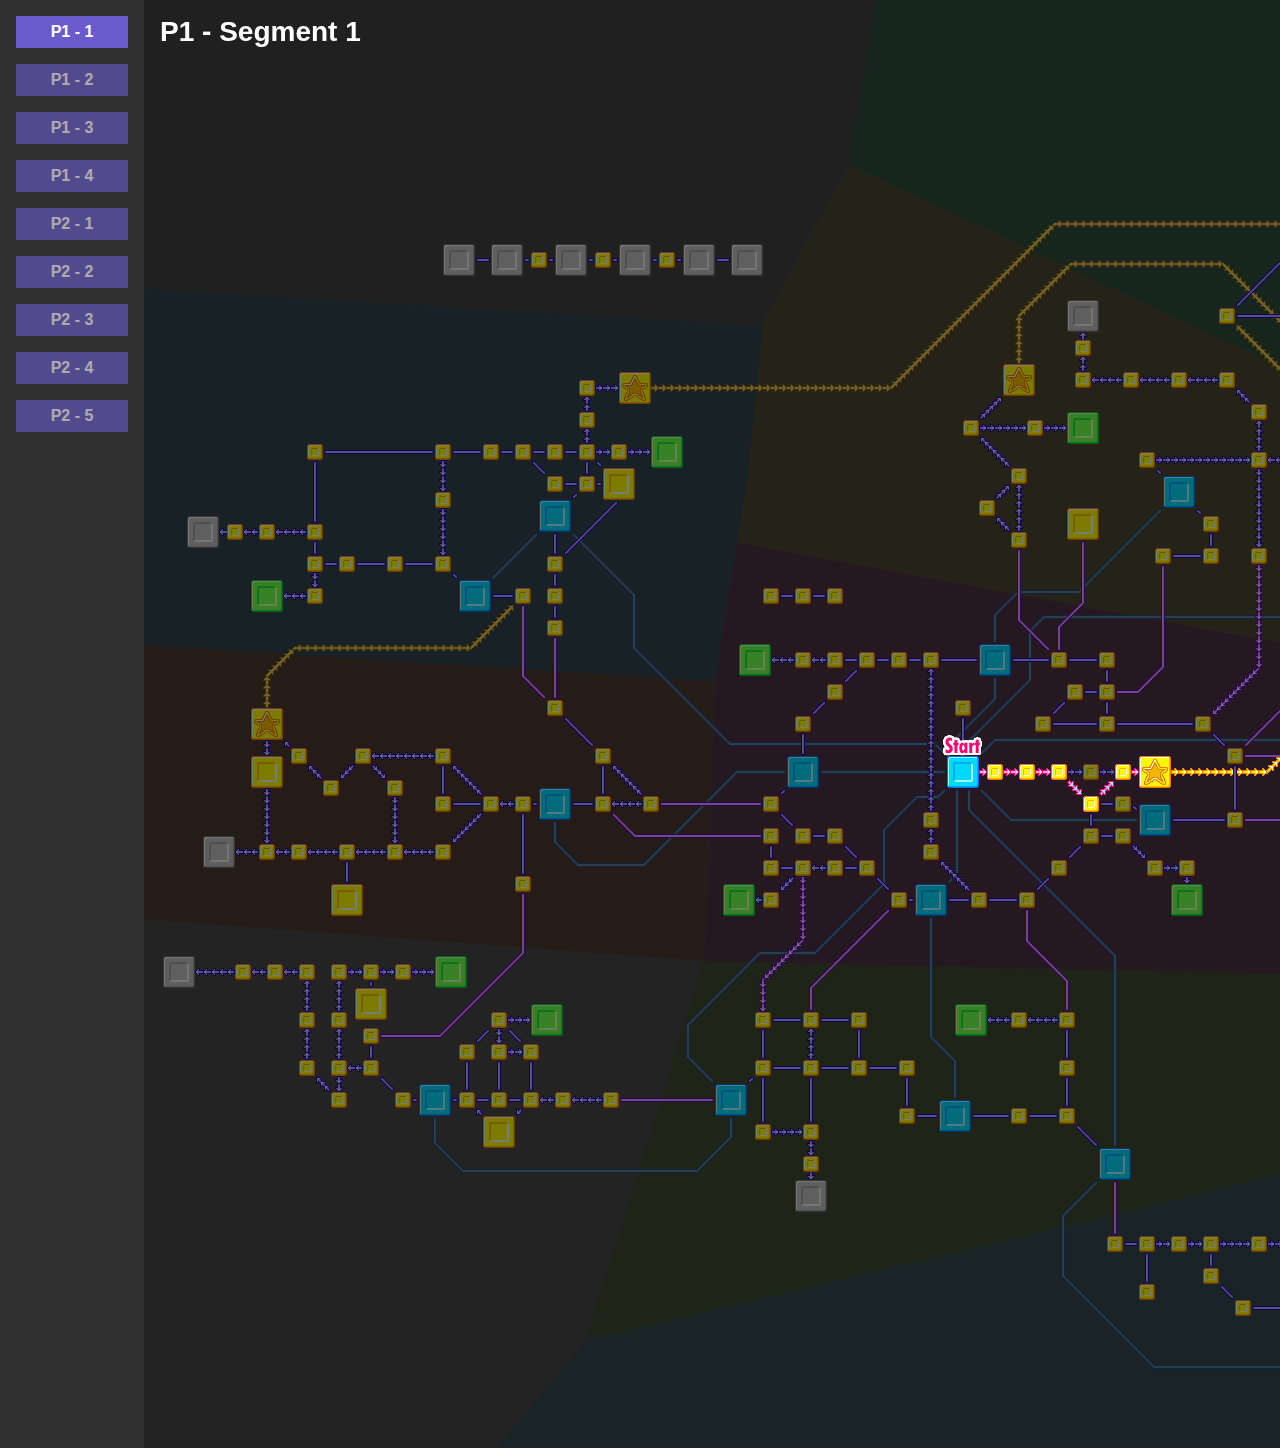
==== index.html @ 172fb79a "Initial Upload" ====
<!-- Original code created / Images generated by IsoFrieze -->
<html>
    <head>
        <title>Katam Item Map</title>
        <meta http-equiv="Content-Type" content="text/html; charset=windows-1252">
        <link href="css.css" rel="stylesheet">
        
    </head>
    <body>
        <div id="I1.1" style="background:url('p1-1.png');"></div>
        <div id="I1.2" style="background:url('p1-2.png');" hidden="true;"></div>
        <div id="I1.3" style="background:url('p1-3.png');" hidden="true;"></div>
        <div id="I1.4" style="background:url('p1-4.png');" hidden="true;"></div>
        <div id="I2.1" style="background:url('p2-1.png');" hidden="true;"></div>
        <div id="I2.2" style="background:url('p2-2.png');" hidden="true;"></div>
        <div id="I2.3" style="background:url('p2-3.png');" hidden="true;"></div>
        <div id="I2.4" style="background:url('p2-4.png');" hidden="true;"></div>
        <div id="I2.5" style="background:url('p2-5.png');" hidden="true;"></div>
        <div id="map">
<div class="i small" style="left:843px;  top:764px;" ><div class="o"><a href="http://www.dotsarecool.com/katam/withbg/level-101.png"><img src="http://www.dotsarecool.com/katam/Minimaps/Level_101.png"></a></div></div>
<div class="i small" style="left:123px;  top:964px;" ><div class="o"><a href="http://www.dotsarecool.com/katam/withbg/level-102.png"><img src="http://www.dotsarecool.com/katam/Minimaps/Level_102.png"></a></div></div>
<div class="i small" style="left:971px;  top:764px;" ><div class="o"><a href="http://www.dotsarecool.com/katam/withbg/level-103.png"><img src="http://www.dotsarecool.com/katam/Minimaps/Level_103.png"></a></div></div>
<div class="i small" style="left:939px;  top:764px;" ><div class="o"><a href="http://www.dotsarecool.com/katam/withbg/level-104.png"><img src="http://www.dotsarecool.com/katam/Minimaps/Level_104.png"></a></div></div>
<div class="i small" style="left:875px;  top:764px;" ><div class="o"><a href="http://www.dotsarecool.com/katam/withbg/level-106.png"><img src="http://www.dotsarecool.com/katam/Minimaps/Level_106.png"></a></div></div>
<div class="i small" style="left:907px;  top:764px;" ><div class="o"><a href="http://www.dotsarecool.com/katam/withbg/level-107.png"><img src="http://www.dotsarecool.com/katam/Minimaps/Level_107.png"></a></div></div>
<div class="i small" style="left:939px;  top:796px;" ><div class="o"><a href="http://www.dotsarecool.com/katam/withbg/level-108.png"><img src="http://www.dotsarecool.com/katam/Minimaps/Level_108.png"></a></div></div>
<div class="i small" style="left:939px;  top:828px;" ><div class="o"><a href="http://www.dotsarecool.com/katam/withbg/level-110.png"><img src="http://www.dotsarecool.com/katam/Minimaps/Level_110.png"></a></div></div>
<div class="i small" style="left:155px;  top:964px;" ><div class="o"><a href="http://www.dotsarecool.com/katam/withbg/level-113.png"><img src="http://www.dotsarecool.com/katam/Minimaps/Level_113.png"></a></div></div>
<div class="i small" style="left:91px;   top:964px;" ><div class="o"><a href="http://www.dotsarecool.com/katam/withbg/level-114.png"><img src="http://www.dotsarecool.com/katam/Minimaps/Level_114.png"></a></div></div>
<div class="i small" style="left:651px;  top:716px;" ><div class="o"><a href="http://www.dotsarecool.com/katam/withbg/level-115.png"><img src="http://www.dotsarecool.com/katam/Minimaps/Level_115.png"></a></div></div>
<div class="i small" style="left:619px;  top:796px;" ><div class="o"><a href="http://www.dotsarecool.com/katam/withbg/level-117.png"><img src="http://www.dotsarecool.com/katam/Minimaps/Level_117.png"></a></div></div>
<div class="i small" style="left:651px;  top:828px;" ><div class="o"><a href="http://www.dotsarecool.com/katam/withbg/level-118.png"><img src="http://www.dotsarecool.com/katam/Minimaps/Level_118.png"></a></div></div>
<div class="i small" style="left:683px;  top:828px;" ><div class="o"><a href="http://www.dotsarecool.com/katam/withbg/level-119.png"><img src="http://www.dotsarecool.com/katam/Minimaps/Level_119.png"></a></div></div>
<div class="i small" style="left:499px;  top:796px;" ><div class="o"><a href="http://www.dotsarecool.com/katam/withbg/level-120.png"><img src="http://www.dotsarecool.com/katam/Minimaps/Level_120.png"></a></div></div>
<div class="i small" style="left:451px;  top:748px;" ><div class="o"><a href="http://www.dotsarecool.com/katam/withbg/level-121.png"><img src="http://www.dotsarecool.com/katam/Minimaps/Level_121.png"></a></div></div>
<div class="i small" style="left:451px;  top:796px;" ><div class="o"><a href="http://www.dotsarecool.com/katam/withbg/level-122.png"><img src="http://www.dotsarecool.com/katam/Minimaps/Level_122.png"></a></div></div>
<div class="i small" style="left:779px;  top:812px;" ><div class="o"><a href="http://www.dotsarecool.com/katam/withbg/level-126.png"><img src="http://www.dotsarecool.com/katam/Minimaps/Level_126.png"></a></div></div>
<div class="i small" style="left:747px;  top:892px;" ><div class="o"><a href="http://www.dotsarecool.com/katam/withbg/level-127.png"><img src="http://www.dotsarecool.com/katam/Minimaps/Level_127.png"></a></div></div>
<div class="i big"   style="left:19px;   top:956px;" ><div class="o"><a href="http://www.dotsarecool.com/katam/withbg/level-129.png"><img src="http://www.dotsarecool.com/katam/Minimaps/Level_129.png"></a></div></div>
<div class="i small" style="left:963px;  top:1236px;"><div class="o"><a href="http://www.dotsarecool.com/katam/withbg/level-130.png"><img src="http://www.dotsarecool.com/katam/Minimaps/Level_130.png"></a></div></div>
<div class="i small" style="left:995px;  top:1236px;"><div class="o"><a href="http://www.dotsarecool.com/katam/withbg/level-131.png"><img src="http://www.dotsarecool.com/katam/Minimaps/Level_131.png"></a></div></div>
<div class="i small" style="left:1027px; top:1236px;"><div class="o"><a href="http://www.dotsarecool.com/katam/withbg/level-132.png"><img src="http://www.dotsarecool.com/katam/Minimaps/Level_132.png"></a></div></div>
<div class="i small" style="left:1059px; top:1236px;"><div class="o"><a href="http://www.dotsarecool.com/katam/withbg/level-133.png"><img src="http://www.dotsarecool.com/katam/Minimaps/Level_133.png"></a></div></div>
<div class="i small" style="left:1107px; top:1236px;"><div class="o"><a href="http://www.dotsarecool.com/katam/withbg/level-134.png"><img src="http://www.dotsarecool.com/katam/Minimaps/Level_134.png"></a></div></div>
<div class="i big" style="left:1147px;   top:1228px;"><div class="o"><a href="http://www.dotsarecool.com/katam/withbg/level-135.png"><img src="http://www.dotsarecool.com/katam/Minimaps/Level_135.png"></a></div></div>
<div class="i small" style="left:779px;  top:844px;" ><div class="o"><a href="http://www.dotsarecool.com/katam/withbg/level-136.png"><img src="http://www.dotsarecool.com/katam/Minimaps/Level_136.png"></a></div></div>
<div class="i small" style="left:827px;  top:892px;" ><div class="o"><a href="http://www.dotsarecool.com/katam/withbg/level-137.png"><img src="http://www.dotsarecool.com/katam/Minimaps/Level_137.png"></a></div></div>
<div class="i small" style="left:683px;  top:652px;" ><div class="o"><a href="http://www.dotsarecool.com/katam/withbg/level-138.png"><img src="http://www.dotsarecool.com/katam/Minimaps/Level_138.png"></a></div></div>
<div class="i small" style="left:683px;  top:684px;" ><div class="o"><a href="http://www.dotsarecool.com/katam/withbg/level-139.png"><img src="http://www.dotsarecool.com/katam/Minimaps/Level_139.png"></a></div></div>
<div class="i small" style="left:971px;  top:796px;" ><div class="o"><a href="http://www.dotsarecool.com/katam/withbg/level-140.png"><img src="http://www.dotsarecool.com/katam/Minimaps/Level_140.png"></a></div></div>
<div class="i small" style="left:1083px; top:748px;" ><div class="o"><a href="http://www.dotsarecool.com/katam/withbg/level-141.png"><img src="http://www.dotsarecool.com/katam/Minimaps/Level_141.png"></a></div></div>
<div class="i big"   style="left:995px;  top:756px;" ><div class="o"><a href="http://www.dotsarecool.com/katam/withbg/level-142.png"><img src="http://www.dotsarecool.com/katam/Minimaps/Level_142.png"></a></div></div>
<div class="i small" style="left:1083px; top:812px;" ><div class="o"><a href="http://www.dotsarecool.com/katam/withbg/level-143.png"><img src="http://www.dotsarecool.com/katam/Minimaps/Level_143.png"></a></div></div>
<div class="i small" style="left:1203px; top:764px;" ><div class="o"><a href="http://www.dotsarecool.com/katam/withbg/level-144.png"><img src="http://www.dotsarecool.com/katam/Minimaps/Level_144.png"></a></div></div>
<div class="i small" style="left:1203px; top:812px;" ><div class="o"><a href="http://www.dotsarecool.com/katam/withbg/level-145.png"><img src="http://www.dotsarecool.com/katam/Minimaps/Level_145.png"></a></div></div>
<div class="i small" style="left:1251px; top:812px;" ><div class="o"><a href="http://www.dotsarecool.com/katam/withbg/level-146.png"><img src="http://www.dotsarecool.com/katam/Minimaps/Level_146.png"></a></div></div>
<div class="i small" style="left:1299px; top:764px;" ><div class="o"><a href="http://www.dotsarecool.com/katam/withbg/level-147.png"><img src="http://www.dotsarecool.com/katam/Minimaps/Level_147.png"></a></div></div>
<div class="i big"   style="left:1291px; top:804px;" ><div class="o"><a href="http://www.dotsarecool.com/katam/withbg/level-148.png"><img src="http://www.dotsarecool.com/katam/Minimaps/Level_148.png"></a></div></div>
<div class="i small" style="left:1347px; top:812px;" ><div class="o"><a href="http://www.dotsarecool.com/katam/withbg/level-149.png"><img src="http://www.dotsarecool.com/katam/Minimaps/Level_149.png"></a></div></div>
<div class="i small" style="left:371px;  top:796px;" ><div class="o"><a href="http://www.dotsarecool.com/katam/withbg/level-170.png"><img src="http://www.dotsarecool.com/katam/Minimaps/Level_170.png"></a></div></div>
<div class="i small" style="left:619px;  top:828px;" ><div class="o"><a href="http://www.dotsarecool.com/katam/withbg/level-171.png"><img src="http://www.dotsarecool.com/katam/Minimaps/Level_171.png"></a></div></div>
<div class="i small" style="left:619px;  top:860px;" ><div class="o"><a href="http://www.dotsarecool.com/katam/withbg/level-172.png"><img src="http://www.dotsarecool.com/katam/Minimaps/Level_172.png"></a></div></div>
<div class="i small" style="left:651px;  top:860px;" ><div class="o"><a href="http://www.dotsarecool.com/katam/withbg/level-173.png"><img src="http://www.dotsarecool.com/katam/Minimaps/Level_173.png"></a></div></div>
<div class="i small" style="left:683px;  top:860px;" ><div class="o"><a href="http://www.dotsarecool.com/katam/withbg/level-174.png"><img src="http://www.dotsarecool.com/katam/Minimaps/Level_174.png"></a></div></div>
<div class="i small" style="left:619px;  top:892px;" ><div class="o"><a href="http://www.dotsarecool.com/katam/withbg/level-175.png"><img src="http://www.dotsarecool.com/katam/Minimaps/Level_175.png"></a></div></div>
<div class="i big"   style="left:579px;  top:884px;" ><div class="o"><a href="http://www.dotsarecool.com/katam/withbg/level-176.png"><img src="http://www.dotsarecool.com/katam/Minimaps/Level_176.png"></a></div></div>
<div class="i big"   style="left:595px;  top:644px;" ><div class="o"><a href="http://www.dotsarecool.com/katam/withbg/level-177.png"><img src="http://www.dotsarecool.com/katam/Minimaps/Level_177.png"></a></div></div>
<div class="i small" style="left:651px;  top:652px;" ><div class="o"><a href="http://www.dotsarecool.com/katam/withbg/level-178.png"><img src="http://www.dotsarecool.com/katam/Minimaps/Level_178.png"></a></div></div>
<div class="i small" style="left:1443px; top:908px;" ><div class="o"><a href="http://www.dotsarecool.com/katam/withbg/level-180.png"><img src="http://www.dotsarecool.com/katam/Minimaps/Level_180.png"></a></div></div>
<div class="i small" style="left:371px;  top:876px; "><div class="o"><a href="http://www.dotsarecool.com/katam/withbg/level-181.png"><img src="http://www.dotsarecool.com/katam/Minimaps/Level_181.png"></a></div></div>
<div class="i big"   style="left:995px;  top:804px; "><div class="o"><a href="http://www.dotsarecool.com/katam/withbg/level-190.png"><img src="http://www.dotsarecool.com/katam/Minimaps/Level_190.png"></a></div></div>
<div class="i big"   style="left:955px;  top:1148px;"><div class="o"><a href="http://www.dotsarecool.com/katam/withbg/level-191.png"><img src="http://www.dotsarecool.com/katam/Minimaps/Level_191.png"></a></div></div>
<div class="i big"   style="left:643px;  top:756px;" ><div class="o"><a href="http://www.dotsarecool.com/katam/withbg/level-192.png"><img src="http://www.dotsarecool.com/katam/Minimaps/Level_192.png"></a></div></div>
<div class="i big"   style="left:395px;  top:788px;" ><div class="o"><a href="http://www.dotsarecool.com/katam/withbg/level-193.png"><img src="http://www.dotsarecool.com/katam/Minimaps/Level_193.png"></a></div></div>
<div class="i big"   style="left:771px;  top:884px;" ><div class="o"><a href="http://www.dotsarecool.com/katam/withbg/level-194.png"><img src="http://www.dotsarecool.com/katam/Minimaps/Level_194.png"></a></div></div>
<div class="i big"   style="left:1387px; top:804px;" ><div class="o"><a href="http://www.dotsarecool.com/katam/withbg/level-195.png"><img src="http://www.dotsarecool.com/katam/Minimaps/Level_195.png"></a></div></div>
<div class="i small" style="left:83px;   top:524px;" ><div class="o"><a href="http://www.dotsarecool.com/katam/withbg/level-200.png"><img src="http://www.dotsarecool.com/katam/Minimaps/Level_200.png"></a></div></div>
<div class="i small" style="left:403px;  top:588px;" ><div class="o"><a href="http://www.dotsarecool.com/katam/withbg/level-202.png"><img src="http://www.dotsarecool.com/katam/Minimaps/Level_202.png"></a></div></div>
<div class="i small" style="left:403px;  top:444px;" ><div class="o"><a href="http://www.dotsarecool.com/katam/withbg/level-203.png"><img src="http://www.dotsarecool.com/katam/Minimaps/Level_203.png"></a></div></div>
<div class="i small" style="left:371px;  top:444px;" ><div class="o"><a href="http://www.dotsarecool.com/katam/withbg/level-204.png"><img src="http://www.dotsarecool.com/katam/Minimaps/Level_204.png"></a></div></div>
<div class="i small" style="left:435px;  top:444px;" ><div class="o"><a href="http://www.dotsarecool.com/katam/withbg/level-205.png"><img src="http://www.dotsarecool.com/katam/Minimaps/Level_205.png"></a></div></div>
<div class="i small" style="left:467px;  top:444px;" ><div class="o"><a href="http://www.dotsarecool.com/katam/withbg/level-206.png"><img src="http://www.dotsarecool.com/katam/Minimaps/Level_206.png"></a></div></div>
<div class="i small" style="left:403px;  top:556px;" ><div class="o"><a href="http://www.dotsarecool.com/katam/withbg/level-208.png"><img src="http://www.dotsarecool.com/katam/Minimaps/Level_208.png"></a></div></div>
<div class="i big"   style="left:459px;  top:468px;" ><div class="o"><a href="http://www.dotsarecool.com/katam/withbg/level-209.png"><img src="http://www.dotsarecool.com/katam/Minimaps/Level_209.png"></a></div></div>
<div class="i small" style="left:435px;  top:476px;" ><div class="o"><a href="http://www.dotsarecool.com/katam/withbg/level-210.png"><img src="http://www.dotsarecool.com/katam/Minimaps/Level_210.png"></a></div></div>
<div class="i small" style="left:403px;  top:620px;" ><div class="o"><a href="http://www.dotsarecool.com/katam/withbg/level-211.png"><img src="http://www.dotsarecool.com/katam/Minimaps/Level_211.png"></a></div></div>
<div class="i small" style="left:243px;  top:556px;" ><div class="o"><a href="http://www.dotsarecool.com/katam/withbg/level-212.png"><img src="http://www.dotsarecool.com/katam/Minimaps/Level_212.png"></a></div></div>
<div class="i big"   style="left:507px;  top:436px;" ><div class="o"><a href="http://www.dotsarecool.com/katam/withbg/level-214.png"><img src="http://www.dotsarecool.com/katam/Minimaps/Level_214.png"></a></div></div>
<div class="i small" style="left:291px;  top:556px;" ><div class="o"><a href="http://www.dotsarecool.com/katam/withbg/level-215.png"><img src="http://www.dotsarecool.com/katam/Minimaps/Level_215.png"></a></div></div>
<div class="i small" style="left:195px;  top:556px;" ><div class="o"><a href="http://www.dotsarecool.com/katam/withbg/level-216.png"><img src="http://www.dotsarecool.com/katam/Minimaps/Level_216.png"></a></div></div>
<div class="i small" style="left:163px;  top:556px;" ><div class="o"><a href="http://www.dotsarecool.com/katam/withbg/level-217.png"><img src="http://www.dotsarecool.com/katam/Minimaps/Level_217.png"></a></div></div>
<div class="i small" style="left:115px;  top:524px;" ><div class="o"><a href="http://www.dotsarecool.com/katam/withbg/level-218.png"><img src="http://www.dotsarecool.com/katam/Minimaps/Level_218.png"></a></div></div>
<div class="i big"   style="left:43px;   top:516px;" ><div class="o"><a href="http://www.dotsarecool.com/katam/withbg/level-219.png"><img src="http://www.dotsarecool.com/katam/Minimaps/Level_219.png"></a></div></div>
<div class="i small" style="left:339px;  top:444px;" ><div class="o"><a href="http://www.dotsarecool.com/katam/withbg/level-220.png"><img src="http://www.dotsarecool.com/katam/Minimaps/Level_220.png"></a></div></div>
<div class="i small" style="left:163px;  top:524px;" ><div class="o"><a href="http://www.dotsarecool.com/katam/withbg/level-221.png"><img src="http://www.dotsarecool.com/katam/Minimaps/Level_221.png"></a></div></div>
<div class="i small" style="left:371px;  top:588px;" ><div class="o"><a href="http://www.dotsarecool.com/katam/withbg/level-222.png"><img src="http://www.dotsarecool.com/katam/Minimaps/Level_222.png"></a></div></div>
<div class="i small" style="left:163px;  top:588px;" ><div class="o"><a href="http://www.dotsarecool.com/katam/withbg/level-223.png"><img src="http://www.dotsarecool.com/katam/Minimaps/Level_223.png"></a></div></div>
<div class="i big"   style="left:107px;  top:580px;" ><div class="o"><a href="http://www.dotsarecool.com/katam/withbg/level-224.png"><img src="http://www.dotsarecool.com/katam/Minimaps/Level_224.png"></a></div></div>
<div class="i small" style="left:163px;  top:444px;" ><div class="o"><a href="http://www.dotsarecool.com/katam/withbg/level-225.png"><img src="http://www.dotsarecool.com/katam/Minimaps/Level_225.png"></a></div></div>
<div class="i small" style="left:403px;  top:700px;" ><div class="o"><a href="http://www.dotsarecool.com/katam/withbg/level-226.png"><img src="http://www.dotsarecool.com/katam/Minimaps/Level_226.png"></a></div></div>
<div class="i small" style="left:403px;  top:476px;" ><div class="o"><a href="http://www.dotsarecool.com/katam/withbg/level-227.png"><img src="http://www.dotsarecool.com/katam/Minimaps/Level_227.png"></a></div></div>
<div class="i small" style="left:435px;  top:412px;" ><div class="o"><a href="http://www.dotsarecool.com/katam/withbg/level-228.png"><img src="http://www.dotsarecool.com/katam/Minimaps/Level_228.png"></a></div></div>
<div class="i small" style="left:435px;  top:380px;" ><div class="o"><a href="http://www.dotsarecool.com/katam/withbg/level-229.png"><img src="http://www.dotsarecool.com/katam/Minimaps/Level_229.png"></a></div></div>
<div class="i big"   style="left:475px;  top:372px;" ><div class="o"><a href="http://www.dotsarecool.com/katam/withbg/level-230.png"><img src="http://www.dotsarecool.com/katam/Minimaps/Level_230.png"></a></div></div>
<div class="i small" style="left:291px;  top:492px;" ><div class="o"><a href="http://www.dotsarecool.com/katam/withbg/level-231.png"><img src="http://www.dotsarecool.com/katam/Minimaps/Level_231.png"></a></div></div>
<div class="i small" style="left:291px;  top:444px;" ><div class="o"><a href="http://www.dotsarecool.com/katam/withbg/level-232.png"><img src="http://www.dotsarecool.com/katam/Minimaps/Level_232.png"></a></div></div>
<div class="i big"   style="left:395px;  top:500px;" ><div class="o"><a href="http://www.dotsarecool.com/katam/withbg/level-290.png"><img src="http://www.dotsarecool.com/katam/Minimaps/Level_290.png"></a></div></div>
<div class="i big"   style="left:315px;  top:580px;" ><div class="o"><a href="http://www.dotsarecool.com/katam/withbg/level-291.png"><img src="http://www.dotsarecool.com/katam/Minimaps/Level_291.png"></a></div></div>
<div class="i small" style="left:931px;  top:340px;" ><div class="o"><a href="http://www.dotsarecool.com/katam/withbg/level-300.png"><img src="http://www.dotsarecool.com/katam/Minimaps/Level_300.png"></a></div></div>
<div class="i small" style="left:995px;  top:452px;" ><div class="o"><a href="http://www.dotsarecool.com/katam/withbg/level-304.png"><img src="http://www.dotsarecool.com/katam/Minimaps/Level_304.png"></a></div></div>
<div class="i small" style="left:1107px; top:404px;" ><div class="o"><a href="http://www.dotsarecool.com/katam/withbg/level-308.png"><img src="http://www.dotsarecool.com/katam/Minimaps/Level_308.png"></a></div></div>
<div class="i big"   style="left:923px;  top:508px;" ><div class="o"><a href="http://www.dotsarecool.com/katam/withbg/level-310.png"><img src="http://www.dotsarecool.com/katam/Minimaps/Level_310.png"></a></div></div>
<div class="i small" style="left:819px;  top:420px;" ><div class="o"><a href="http://www.dotsarecool.com/katam/withbg/level-312.png"><img src="http://www.dotsarecool.com/katam/Minimaps/Level_312.png"></a></div></div>
<div class="i small" style="left:883px;  top:420px;" ><div class="o"><a href="http://www.dotsarecool.com/katam/withbg/level-313.png"><img src="http://www.dotsarecool.com/katam/Minimaps/Level_313.png"></a></div></div>
<div class="i small" style="left:979px;  top:372px;" ><div class="o"><a href="http://www.dotsarecool.com/katam/withbg/level-315.png"><img src="http://www.dotsarecool.com/katam/Minimaps/Level_315.png"></a></div></div>
<div class="i small" style="left:1075px; top:372px;" ><div class="o"><a href="http://www.dotsarecool.com/katam/withbg/level-316.png"><img src="http://www.dotsarecool.com/katam/Minimaps/Level_316.png"></a></div></div>
<div class="i small" style="left:867px;  top:468px;" ><div class="o"><a href="http://www.dotsarecool.com/katam/withbg/level-317.png"><img src="http://www.dotsarecool.com/katam/Minimaps/Level_317.png"></a></div></div>
<div class="i big"   style="left:859px;  top:364px;" ><div class="o"><a href="http://www.dotsarecool.com/katam/withbg/level-318.png"><img src="http://www.dotsarecool.com/katam/Minimaps/Level_318.png"></a></div></div>
<div class="i small" style="left:1107px; top:452px;" ><div class="o"><a href="http://www.dotsarecool.com/katam/withbg/level-321.png"><img src="http://www.dotsarecool.com/katam/Minimaps/Level_321.png"></a></div></div>
<div class="i small" style="left:1027px; top:372px;" ><div class="o"><a href="http://www.dotsarecool.com/katam/withbg/level-322.png"><img src="http://www.dotsarecool.com/katam/Minimaps/Level_322.png"></a></div></div>
<div class="i small" style="left:931px;  top:372px;" ><div class="o"><a href="http://www.dotsarecool.com/katam/withbg/level-323.png"><img src="http://www.dotsarecool.com/katam/Minimaps/Level_323.png"></a></div></div>
<div class="i big"   style="left:923px;  top:300px;" ><div class="o"><a href="http://www.dotsarecool.com/katam/withbg/level-324.png"><img src="http://www.dotsarecool.com/katam/Minimaps/Level_324.png"></a></div></div>
<div class="i small" style="left:835px;  top:500px;" ><div class="o"><a href="http://www.dotsarecool.com/katam/withbg/level-325.png"><img src="http://www.dotsarecool.com/katam/Minimaps/Level_325.png"></a></div></div>
<div class="i big"   style="left:923px;  top:412px;" ><div class="o"><a href="http://www.dotsarecool.com/katam/withbg/level-326.png"><img src="http://www.dotsarecool.com/katam/Minimaps/Level_326.png"></a></div></div>
<div class="i big"   style="left:1019px; top:476px;" ><div class="o"><a href="http://www.dotsarecool.com/katam/withbg/level-390.png"><img src="http://www.dotsarecool.com/katam/Minimaps/Level_390.png"></a></div></div>
<div class="i small" style="left:1523px; top:52px;"  ><div class="o"><a href="http://www.dotsarecool.com/katam/withbg/level-400.png"><img src="http://www.dotsarecool.com/katam/Minimaps/Level_400.png"></a></div></div>
<div class="i small" style="left:1267px; top:244px;" ><div class="o"><a href="http://www.dotsarecool.com/katam/withbg/level-401.png"><img src="http://www.dotsarecool.com/katam/Minimaps/Level_401.png"></a></div></div>
<div class="i small" style="left:1315px; top:148px;" ><div class="o"><a href="http://www.dotsarecool.com/katam/withbg/level-402.png"><img src="http://www.dotsarecool.com/katam/Minimaps/Level_402.png"></a></div></div>
<div class="i big"   style="left:1163px; top:172px;" ><div class="o"><a href="http://www.dotsarecool.com/katam/withbg/level-403.png"><img src="http://www.dotsarecool.com/katam/Minimaps/Level_403.png"></a></div></div>
<div class="i small" style="left:1171px; top:244px;" ><div class="o"><a href="http://www.dotsarecool.com/katam/withbg/level-404.png"><img src="http://www.dotsarecool.com/katam/Minimaps/Level_404.png"></a></div></div>
<div class="i small" style="left:1235px; top:180px;" ><div class="o"><a href="http://www.dotsarecool.com/katam/withbg/level-405.png"><img src="http://www.dotsarecool.com/katam/Minimaps/Level_405.png"></a></div></div>
<div class="i big"   style="left:1243px; top:268px;" ><div class="o"><a href="http://www.dotsarecool.com/katam/withbg/level-406.png"><img src="http://www.dotsarecool.com/katam/Minimaps/Level_406.png"></a></div></div>
<div class="i small" style="left:1219px; top:244px;" ><div class="o"><a href="http://www.dotsarecool.com/katam/withbg/level-407.png"><img src="http://www.dotsarecool.com/katam/Minimaps/Level_407.png"></a></div></div>
<div class="i small" style="left:1331px; top:308px;" ><div class="o"><a href="http://www.dotsarecool.com/katam/withbg/level-408.png"><img src="http://www.dotsarecool.com/katam/Minimaps/Level_408.png"></a></div></div>
<div class="i small" style="left:1075px; top:308px;" ><div class="o"><a href="http://www.dotsarecool.com/katam/withbg/level-409.png"><img src="http://www.dotsarecool.com/katam/Minimaps/Level_409.png"></a></div></div>
<div class="i small" style="left:1283px; top:180px;" ><div class="o"><a href="http://www.dotsarecool.com/katam/withbg/level-411.png"><img src="http://www.dotsarecool.com/katam/Minimaps/Level_411.png"></a></div></div>
<div class="i big"   style="left:1371px; top:140px;" ><div class="o"><a href="http://www.dotsarecool.com/katam/withbg/level-412.png"><img src="http://www.dotsarecool.com/katam/Minimaps/Level_412.png"></a></div></div>
<div class="i big"   style="left:1195px; top:108px;" ><div class="o"><a href="http://www.dotsarecool.com/katam/withbg/level-413.png"><img src="http://www.dotsarecool.com/katam/Minimaps/Level_413.png"></a></div></div>
<div class="i small" style="left:1251px; top:116px;" ><div class="o"><a href="http://www.dotsarecool.com/katam/withbg/level-414.png"><img src="http://www.dotsarecool.com/katam/Minimaps/Level_414.png"></a></div></div>
<div class="i small" style="left:1379px; top:84px;"  ><div class="o"><a href="http://www.dotsarecool.com/katam/withbg/level-415.png"><img src="http://www.dotsarecool.com/katam/Minimaps/Level_415.png"></a></div></div>
<div class="i small" style="left:1523px; top:84px;"  ><div class="o"><a href="http://www.dotsarecool.com/katam/withbg/level-416.png"><img src="http://www.dotsarecool.com/katam/Minimaps/Level_416.png"></a></div></div>
<div class="i big"   style="left:1515px; top:12px;"  ><div class="o"><a href="http://www.dotsarecool.com/katam/withbg/level-417.png"><img src="http://www.dotsarecool.com/katam/Minimaps/Level_417.png"></a></div></div>
<div class="i small" style="left:1283px; top:148px;" ><div class="o"><a href="http://www.dotsarecool.com/katam/withbg/level-418.png"><img src="http://www.dotsarecool.com/katam/Minimaps/Level_418.png"></a></div></div>
<div class="i small" style="left:1347px; top:148px;" ><div class="o"><a href="http://www.dotsarecool.com/katam/withbg/level-419.png"><img src="http://www.dotsarecool.com/katam/Minimaps/Level_419.png"></a></div></div>
<div class="i big"   style="left:1387px; top:188px;" ><div class="o"><a href="http://www.dotsarecool.com/katam/withbg/level-420.png"><img src="http://www.dotsarecool.com/katam/Minimaps/Level_420.png"></a></div></div>
<div class="i small" style="left:1491px; top:84px;"  ><div class="o"><a href="http://www.dotsarecool.com/katam/withbg/level-421.png"><img src="http://www.dotsarecool.com/katam/Minimaps/Level_421.png"></a></div></div>
<div class="i small" style="left:1411px; top:84px;"  ><div class="o"><a href="http://www.dotsarecool.com/katam/withbg/level-422.png"><img src="http://www.dotsarecool.com/katam/Minimaps/Level_422.png"></a></div></div>
<div class="i small" style="left:1459px; top:84px;"  ><div class="o"><a href="http://www.dotsarecool.com/katam/withbg/level-423.png"><img src="http://www.dotsarecool.com/katam/Minimaps/Level_423.png"></a></div></div>
<div class="i small" style="left:1411px; top:116px;" ><div class="o"><a href="http://www.dotsarecool.com/katam/withbg/level-424.png"><img src="http://www.dotsarecool.com/katam/Minimaps/Level_424.png"></a></div></div>
<div class="i small" style="left:1139px; top:276px;" ><div class="o"><a href="http://www.dotsarecool.com/katam/withbg/level-425.png"><img src="http://www.dotsarecool.com/katam/Minimaps/Level_425.png"></a></div></div>
<div class="i big"   style="left:1339px; top:188px;" ><div class="o"><a href="http://www.dotsarecool.com/katam/withbg/level-426.png"><img src="http://www.dotsarecool.com/katam/Minimaps/Level_426.png"></a></div></div>
<div class="i small" style="left:1139px; top:244px;" ><div class="o"><a href="http://www.dotsarecool.com/katam/withbg/level-427.png"><img src="http://www.dotsarecool.com/katam/Minimaps/Level_427.png"></a></div></div>
<div class="i big"   style="left:1243px; top:204px;" ><div class="o"><a href="http://www.dotsarecool.com/katam/withbg/level-490.png"><img src="http://www.dotsarecool.com/katam/Minimaps/Level_490.png"></a></div></div>
<div class="i small" style="left:659px;  top:1156px;"><div class="o"><a href="http://www.dotsarecool.com/katam/withbg/level-500.png"><img src="http://www.dotsarecool.com/katam/Minimaps/Level_500.png"></a></div></div>
<div class="i small" style="left:707px;  top:1060px;"><div class="o"><a href="http://www.dotsarecool.com/katam/withbg/level-501.png"><img src="http://www.dotsarecool.com/katam/Minimaps/Level_501.png"></a></div></div>
<div class="i small" style="left:219px;  top:964px;" ><div class="o"><a href="http://www.dotsarecool.com/katam/withbg/level-502.png"><img src="http://www.dotsarecool.com/katam/Minimaps/Level_502.png"></a></div></div>
<div class="i small" style="left:907px;  top:860px;" ><div class="o"><a href="http://www.dotsarecool.com/katam/withbg/level-503.png"><img src="http://www.dotsarecool.com/katam/Minimaps/Level_503.png"></a></div></div>
<div class="i small" style="left:715px;  top:860px;" ><div class="o"><a href="http://www.dotsarecool.com/katam/withbg/level-504.png"><img src="http://www.dotsarecool.com/katam/Minimaps/Level_504.png"></a></div></div>
<div class="i small" style="left:875px;  top:892px;" ><div class="o"><a href="http://www.dotsarecool.com/katam/withbg/level-507.png"><img src="http://www.dotsarecool.com/katam/Minimaps/Level_507.png"></a></div></div>
<div class="i small" style="left:611px;  top:1012px;"><div class="o"><a href="http://www.dotsarecool.com/katam/withbg/level-508.png"><img src="http://www.dotsarecool.com/katam/Minimaps/Level_508.png"></a></div></div>
<div class="i small" style="left:659px;  top:1012px;"><div class="o"><a href="http://www.dotsarecool.com/katam/withbg/level-509.png"><img src="http://www.dotsarecool.com/katam/Minimaps/Level_509.png"></a></div></div>
<div class="i small" style="left:707px;  top:1012px;"><div class="o"><a href="http://www.dotsarecool.com/katam/withbg/level-510.png"><img src="http://www.dotsarecool.com/katam/Minimaps/Level_510.png"></a></div></div>
<div class="i small" style="left:867px;  top:1012px;"><div class="o"><a href="http://www.dotsarecool.com/katam/withbg/level-511.png"><img src="http://www.dotsarecool.com/katam/Minimaps/Level_511.png"></a></div></div>
<div class="i small" style="left:915px;  top:1012px;"><div class="o"><a href="http://www.dotsarecool.com/katam/withbg/level-512.png"><img src="http://www.dotsarecool.com/katam/Minimaps/Level_512.png"></a></div></div>
<div class="i small" style="left:659px;  top:1060px;"><div class="o"><a href="http://www.dotsarecool.com/katam/withbg/level-513.png"><img src="http://www.dotsarecool.com/katam/Minimaps/Level_513.png"></a></div></div>
<div class="i small" style="left:755px;  top:1060px;"><div class="o"><a href="http://www.dotsarecool.com/katam/withbg/level-514.png"><img src="http://www.dotsarecool.com/katam/Minimaps/Level_514.png"></a></div></div>
<div class="i small" style="left:659px;  top:1124px;"><div class="o"><a href="http://www.dotsarecool.com/katam/withbg/level-515.png"><img src="http://www.dotsarecool.com/katam/Minimaps/Level_515.png"></a></div></div>
<div class="i big"   style="left:651px;  top:1180px;"><div class="o"><a href="http://www.dotsarecool.com/katam/withbg/level-516.png"><img src="http://www.dotsarecool.com/katam/Minimaps/Level_516.png"></a></div></div>
<div class="i small" style="left:755px;  top:1108px;"><div class="o"><a href="http://www.dotsarecool.com/katam/withbg/level-517.png"><img src="http://www.dotsarecool.com/katam/Minimaps/Level_517.png"></a></div></div>
<div class="i small" style="left:915px;  top:1108px;"><div class="o"><a href="http://www.dotsarecool.com/katam/withbg/level-523.png"><img src="http://www.dotsarecool.com/katam/Minimaps/Level_523.png"></a></div></div>
<div class="i small" style="left:187px;  top:964px;" ><div class="o"><a href="http://www.dotsarecool.com/katam/withbg/level-524.png"><img src="http://www.dotsarecool.com/katam/Minimaps/Level_524.png"></a></div></div>
<div class="i small" style="left:251px;  top:964px;" ><div class="o"><a href="http://www.dotsarecool.com/katam/withbg/level-525.png"><img src="http://www.dotsarecool.com/katam/Minimaps/Level_525.png"></a></div></div>
<div class="i big"   style="left:291px;  top:956px;" ><div class="o"><a href="http://www.dotsarecool.com/katam/withbg/level-526.png"><img src="http://www.dotsarecool.com/katam/Minimaps/Level_526.png"></a></div></div>
<div class="i small" style="left:611px;  top:1124px;"><div class="o"><a href="http://www.dotsarecool.com/katam/withbg/level-527.png"><img src="http://www.dotsarecool.com/katam/Minimaps/Level_527.png"></a></div></div>
<div class="i small" style="left:611px;  top:1060px;"><div class="o"><a href="http://www.dotsarecool.com/katam/withbg/level-528.png"><img src="http://www.dotsarecool.com/katam/Minimaps/Level_528.png"></a></div></div>
<div class="i small" style="left:915px;  top:1060px;"><div class="o"><a href="http://www.dotsarecool.com/katam/withbg/level-529.png"><img src="http://www.dotsarecool.com/katam/Minimaps/Level_529.png"></a></div></div>
<div class="i small" style="left:867px;  top:1108px;"><div class="o"><a href="http://www.dotsarecool.com/katam/withbg/level-530.png"><img src="http://www.dotsarecool.com/katam/Minimaps/Level_530.png"></a></div></div>
<div class="i big"   style="left:811px;  top:1004px;"><div class="o"><a href="http://www.dotsarecool.com/katam/withbg/level-531.png"><img src="http://www.dotsarecool.com/katam/Minimaps/Level_531.png"></a></div></div>
<div class="i small" style="left:715px;  top:652px;" ><div class="o"><a href="http://www.dotsarecool.com/katam/withbg/level-532.png"><img src="http://www.dotsarecool.com/katam/Minimaps/Level_532.png"></a></div></div>
<div class="i small" style="left:867px;  top:532px;" ><div class="o"><a href="http://www.dotsarecool.com/katam/withbg/level-533.png"><img src="http://www.dotsarecool.com/katam/Minimaps/Level_533.png"></a></div></div>
<div class="i small" style="left:907px;  top:652px;" ><div class="o"><a href="http://www.dotsarecool.com/katam/withbg/level-534.png"><img src="http://www.dotsarecool.com/katam/Minimaps/Level_534.png"></a></div></div>
<div class="i small" style="left:955px;  top:652px;" ><div class="o"><a href="http://www.dotsarecool.com/katam/withbg/level-535.png"><img src="http://www.dotsarecool.com/katam/Minimaps/Level_535.png"></a></div></div>
<div class="i small" style="left:891px;  top:716px;" ><div class="o"><a href="http://www.dotsarecool.com/katam/withbg/level-536.png"><img src="http://www.dotsarecool.com/katam/Minimaps/Level_536.png"></a></div></div>
<div class="i small" style="left:923px;  top:684px;" ><div class="o"><a href="http://www.dotsarecool.com/katam/withbg/level-537.png"><img src="http://www.dotsarecool.com/katam/Minimaps/Level_537.png"></a></div></div>
<div class="i small" style="left:955px;  top:684px;" ><div class="o"><a href="http://www.dotsarecool.com/katam/withbg/level-538.png"><img src="http://www.dotsarecool.com/katam/Minimaps/Level_538.png"></a></div></div>
<div class="i small" style="left:1011px; top:548px;" ><div class="o"><a href="http://www.dotsarecool.com/katam/withbg/level-539.png"><img src="http://www.dotsarecool.com/katam/Minimaps/Level_539.png"></a></div></div>
<div class="i small" style="left:1059px; top:548px;" ><div class="o"><a href="http://www.dotsarecool.com/katam/withbg/level-540.png"><img src="http://www.dotsarecool.com/katam/Minimaps/Level_540.png"></a></div></div>
<div class="i small" style="left:1059px; top:516px;" ><div class="o"><a href="http://www.dotsarecool.com/katam/withbg/level-541.png"><img src="http://www.dotsarecool.com/katam/Minimaps/Level_541.png"></a></div></div>
<div class="i small" style="left:955px;  top:716px;" ><div class="o"><a href="http://www.dotsarecool.com/katam/withbg/level-542.png"><img src="http://www.dotsarecool.com/katam/Minimaps/Level_542.png"></a></div></div>
<div class="i small" style="left:1051px; top:716px;" ><div class="o"><a href="http://www.dotsarecool.com/katam/withbg/level-543.png"><img src="http://www.dotsarecool.com/katam/Minimaps/Level_543.png"></a></div></div>
<div class="i small" style="left:1107px; top:548px;" ><div class="o"><a href="http://www.dotsarecool.com/katam/withbg/level-544.png"><img src="http://www.dotsarecool.com/katam/Minimaps/Level_544.png"></a></div></div>
<div class="i small" style="left:1171px; top:548px;" ><div class="o"><a href="http://www.dotsarecool.com/katam/withbg/level-545.png"><img src="http://www.dotsarecool.com/katam/Minimaps/Level_545.png"></a></div></div>
<div class="i small" style="left:1171px; top:452px;" ><div class="o"><a href="http://www.dotsarecool.com/katam/withbg/level-546.png"><img src="http://www.dotsarecool.com/katam/Minimaps/Level_546.png"></a></div></div>
<div class="i big"   style="left:1211px; top:444px;" ><div class="o"><a href="http://www.dotsarecool.com/katam/withbg/level-547.png"><img src="http://www.dotsarecool.com/katam/Minimaps/Level_547.png"></a></div></div>
<div class="i small" style="left:1235px; top:1332px;"><div class="o"><a href="http://www.dotsarecool.com/katam/withbg/level-551.png"><img src="http://www.dotsarecool.com/katam/Minimaps/Level_551.png"></a></div></div>
<div class="i small" style="left:1315px; top:1364px;"><div class="o"><a href="http://www.dotsarecool.com/katam/withbg/level-553.png"><img src="http://www.dotsarecool.com/katam/Minimaps/Level_553.png"></a></div></div>
<div class="i small" style="left:971px;  top:828px;" ><div class="o"><a href="http://www.dotsarecool.com/katam/withbg/level-554.png"><img src="http://www.dotsarecool.com/katam/Minimaps/Level_554.png"></a></div></div>
<div class="i small" style="left:1003px; top:860px;" ><div class="o"><a href="http://www.dotsarecool.com/katam/withbg/level-555.png"><img src="http://www.dotsarecool.com/katam/Minimaps/Level_555.png"></a></div></div>
<div class="i small" style="left:1035px; top:860px;" ><div class="o"><a href="http://www.dotsarecool.com/katam/withbg/level-556.png"><img src="http://www.dotsarecool.com/katam/Minimaps/Level_556.png"></a></div></div>
<div class="i big"   style="left:1027px; top:884px;" ><div class="o"><a href="http://www.dotsarecool.com/katam/withbg/level-557.png"><img src="http://www.dotsarecool.com/katam/Minimaps/Level_557.png"></a></div></div>
<div class="i small" style="left:779px;  top:652px;" ><div class="o"><a href="http://www.dotsarecool.com/katam/withbg/level-570.png"><img src="http://www.dotsarecool.com/katam/Minimaps/Level_570.png"></a></div></div>
<div class="i small" style="left:747px;  top:652px;" ><div class="o"><a href="http://www.dotsarecool.com/katam/withbg/level-571.png"><img src="http://www.dotsarecool.com/katam/Minimaps/Level_571.png"></a></div></div>
<div class="i big"   style="left:835px;  top:644px;" ><div class="o"><a href="http://www.dotsarecool.com/katam/withbg/level-590.png"><img src="http://www.dotsarecool.com/katam/Minimaps/Level_590.png"></a></div></div>
<div class="i big"   style="left:795px;  top:1100px;"><div class="o"><a href="http://www.dotsarecool.com/katam/withbg/level-591.png"><img src="http://www.dotsarecool.com/katam/Minimaps/Level_591.png"></a></div></div>
<div class="i big"   style="left:571px;  top:1084px;"><div class="o"><a href="http://www.dotsarecool.com/katam/withbg/level-592.png"><img src="http://www.dotsarecool.com/katam/Minimaps/Level_592.png"></a></div></div>
<div class="i small" style="left:115px;  top:844px;" ><div class="o"><a href="http://www.dotsarecool.com/katam/withbg/level-600.png"><img src="http://www.dotsarecool.com/katam/Minimaps/Level_600.png"></a></div></div>
<div class="i small" style="left:347px;  top:1092px;"><div class="o"><a href="http://www.dotsarecool.com/katam/withbg/level-601.png"><img src="http://www.dotsarecool.com/katam/Minimaps/Level_601.png"></a></div></div>
<div class="i small" style="left:315px;  top:1044px;"><div class="o"><a href="http://www.dotsarecool.com/katam/withbg/level-603.png"><img src="http://www.dotsarecool.com/katam/Minimaps/Level_603.png"></a></div></div>
<div class="i small" style="left:347px;  top:1012px;"><div class="o"><a href="http://www.dotsarecool.com/katam/withbg/level-604.png"><img src="http://www.dotsarecool.com/katam/Minimaps/Level_604.png"></a></div></div>
<div class="i small" style="left:379px;  top:1092px;"><div class="o"><a href="http://www.dotsarecool.com/katam/withbg/level-605.png"><img src="http://www.dotsarecool.com/katam/Minimaps/Level_605.png"></a></div></div>
<div class="i small" style="left:379px;  top:1044px;"><div class="o"><a href="http://www.dotsarecool.com/katam/withbg/level-606.png"><img src="http://www.dotsarecool.com/katam/Minimaps/Level_606.png"></a></div></div>
<div class="i small" style="left:219px;  top:1060px;"><div class="o"><a href="http://www.dotsarecool.com/katam/withbg/level-608.png"><img src="http://www.dotsarecool.com/katam/Minimaps/Level_608.png"></a></div></div>
<div class="i small" style="left:187px;  top:1092px;"><div class="o"><a href="http://www.dotsarecool.com/katam/withbg/level-609.png"><img src="http://www.dotsarecool.com/katam/Minimaps/Level_609.png"></a></div></div>
<div class="i big"   style="left:339px;  top:1116px;"><div class="o"><a href="http://www.dotsarecool.com/katam/withbg/level-610.png"><img src="http://www.dotsarecool.com/katam/Minimaps/Level_610.png"></a></div></div>
<div class="i small" style="left:315px;  top:1092px;"><div class="o"><a href="http://www.dotsarecool.com/katam/withbg/level-611.png"><img src="http://www.dotsarecool.com/katam/Minimaps/Level_611.png"></a></div></div>
<div class="i small" style="left:251px;  top:1092px;"><div class="o"><a href="http://www.dotsarecool.com/katam/withbg/level-612.png"><img src="http://www.dotsarecool.com/katam/Minimaps/Level_612.png"></a></div></div>
<div class="i small" style="left:187px;  top:1060px;"><div class="o"><a href="http://www.dotsarecool.com/katam/withbg/level-613.png"><img src="http://www.dotsarecool.com/katam/Minimaps/Level_613.png"></a></div></div>
<div class="i small" style="left:155px;  top:1060px;"><div class="o"><a href="http://www.dotsarecool.com/katam/withbg/level-614.png"><img src="http://www.dotsarecool.com/katam/Minimaps/Level_614.png"></a></div></div>
<div class="i small" style="left:187px;  top:1012px;"><div class="o"><a href="http://www.dotsarecool.com/katam/withbg/level-616.png"><img src="http://www.dotsarecool.com/katam/Minimaps/Level_616.png"></a></div></div>
<div class="i big"   style="left:211px;  top:988px;" ><div class="o"><a href="http://www.dotsarecool.com/katam/withbg/level-617.png"><img src="http://www.dotsarecool.com/katam/Minimaps/Level_617.png"></a></div></div>
<div class="i small" style="left:155px;  top:1012px;"><div class="o"><a href="http://www.dotsarecool.com/katam/withbg/level-618.png"><img src="http://www.dotsarecool.com/katam/Minimaps/Level_618.png"></a></div></div>
<div class="i small" style="left:219px;  top:1028px;"><div class="o"><a href="http://www.dotsarecool.com/katam/withbg/level-619.png"><img src="http://www.dotsarecool.com/katam/Minimaps/Level_619.png"></a></div></div>
<div class="i small" style="left:459px;  top:1092px;"><div class="o"><a href="http://www.dotsarecool.com/katam/withbg/level-620.png"><img src="http://www.dotsarecool.com/katam/Minimaps/Level_620.png"></a></div></div>
<div class="i small" style="left:411px;  top:1092px;"><div class="o"><a href="http://www.dotsarecool.com/katam/withbg/level-621.png"><img src="http://www.dotsarecool.com/katam/Minimaps/Level_621.png"></a></div></div>
<div class="i big"   style="left:387px;  top:1004px;"><div class="o"><a href="http://www.dotsarecool.com/katam/withbg/level-622.png"><img src="http://www.dotsarecool.com/katam/Minimaps/Level_622.png"></a></div></div>
<div class="i small" style="left:347px;  top:1044px;"><div class="o"><a href="http://www.dotsarecool.com/katam/withbg/level-623.png"><img src="http://www.dotsarecool.com/katam/Minimaps/Level_623.png"></a></div></div>
<div class="i big"   style="left:275px;  top:1084px;"><div class="o"><a href="http://www.dotsarecool.com/katam/withbg/level-690.png"><img src="http://www.dotsarecool.com/katam/Minimaps/Level_690.png"></a></div></div>
<div class="i small" style="left:1603px; top:876px;" ><div class="o"><a href="http://www.dotsarecool.com/katam/withbg/level-700.png"><img src="http://www.dotsarecool.com/katam/Minimaps/Level_700.png"></a></div></div>
<div class="i small" style="left:1507px; top:844px;" ><div class="o"><a href="http://www.dotsarecool.com/katam/withbg/level-702.png"><img src="http://www.dotsarecool.com/katam/Minimaps/Level_702.png"></a></div></div>
<div class="i small" style="left:1571px; top:844px;" ><div class="o"><a href="http://www.dotsarecool.com/katam/withbg/level-704.png"><img src="http://www.dotsarecool.com/katam/Minimaps/Level_704.png"></a></div></div>
<div class="i big"   style="left:1563px; top:660px;" ><div class="o"><a href="http://www.dotsarecool.com/katam/withbg/level-705.png"><img src="http://www.dotsarecool.com/katam/Minimaps/Level_705.png"></a></div></div>
<div class="i small" style="left:1507px; top:812px;" ><div class="o"><a href="http://www.dotsarecool.com/katam/withbg/level-706.png"><img src="http://www.dotsarecool.com/katam/Minimaps/Level_706.png"></a></div></div>
<div class="i small" style="left:1539px; top:812px;" ><div class="o"><a href="http://www.dotsarecool.com/katam/withbg/level-707.png"><img src="http://www.dotsarecool.com/katam/Minimaps/Level_707.png"></a></div></div>
<div class="i small" style="left:1443px; top:812px;" ><div class="o"><a href="http://www.dotsarecool.com/katam/withbg/level-708.png"><img src="http://www.dotsarecool.com/katam/Minimaps/Level_708.png"></a></div></div>
<div class="i small" style="left:1539px; top:844px;" ><div class="o"><a href="http://www.dotsarecool.com/katam/withbg/level-709.png"><img src="http://www.dotsarecool.com/katam/Minimaps/Level_709.png"></a></div></div>
<div class="i big"   style="left:1595px; top:900px;" ><div class="o"><a href="http://www.dotsarecool.com/katam/withbg/level-710.png"><img src="http://www.dotsarecool.com/katam/Minimaps/Level_710.png"></a></div></div>
<div class="i small" style="left:1603px; top:844px;" ><div class="o"><a href="http://www.dotsarecool.com/katam/withbg/level-711.png"><img src="http://www.dotsarecool.com/katam/Minimaps/Level_711.png"></a></div></div>
<div class="i small" style="left:1571px; top:780px;" ><div class="o"><a href="http://www.dotsarecool.com/katam/withbg/level-712.png"><img src="http://www.dotsarecool.com/katam/Minimaps/Level_712.png"></a></div></div>
<div class="i small" style="left:291px;  top:844px;" ><div class="o"><a href="http://www.dotsarecool.com/katam/withbg/level-714.png"><img src="http://www.dotsarecool.com/katam/Minimaps/Level_714.png"></a></div></div>
<div class="i small" style="left:147px;  top:748px;" ><div class="o"><a href="http://www.dotsarecool.com/katam/withbg/level-716.png"><img src="http://www.dotsarecool.com/katam/Minimaps/Level_716.png"></a></div></div>
<div class="i small" style="left:179px;  top:780px;" ><div class="o"><a href="http://www.dotsarecool.com/katam/withbg/level-717.png"><img src="http://www.dotsarecool.com/katam/Minimaps/Level_717.png"></a></div></div>
<div class="i small" style="left:339px;  top:796px;" ><div class="o"><a href="http://www.dotsarecool.com/katam/withbg/level-719.png"><img src="http://www.dotsarecool.com/katam/Minimaps/Level_719.png"></a></div></div>
<div class="i small" style="left:291px;  top:748px;" ><div class="o"><a href="http://www.dotsarecool.com/katam/withbg/level-720.png"><img src="http://www.dotsarecool.com/katam/Minimaps/Level_720.png"></a></div></div>
<div class="i small" style="left:211px;  top:748px;" ><div class="o"><a href="http://www.dotsarecool.com/katam/withbg/level-730.png"><img src="http://www.dotsarecool.com/katam/Minimaps/Level_730.png"></a></div></div>
<div class="i big"   style="left:107px;  top:708px;" ><div class="o"><a href="http://www.dotsarecool.com/katam/withbg/level-731.png"><img src="http://www.dotsarecool.com/katam/Minimaps/Level_731.png"></a></div></div>
<div class="i big"   style="left:107px;  top:756px;" ><div class="o"><a href="http://www.dotsarecool.com/katam/withbg/level-732.png"><img src="http://www.dotsarecool.com/katam/Minimaps/Level_732.png"></a></div></div>
<div class="i small" style="left:243px;  top:780px;" ><div class="o"><a href="http://www.dotsarecool.com/katam/withbg/level-733.png"><img src="http://www.dotsarecool.com/katam/Minimaps/Level_733.png"></a></div></div>
<div class="i small" style="left:291px;  top:796px;" ><div class="o"><a href="http://www.dotsarecool.com/katam/withbg/level-734.png"><img src="http://www.dotsarecool.com/katam/Minimaps/Level_734.png"></a></div></div>
<div class="i small" style="left:243px;  top:844px;" ><div class="o"><a href="http://www.dotsarecool.com/katam/withbg/level-735.png"><img src="http://www.dotsarecool.com/katam/Minimaps/Level_735.png"></a></div></div>
<div class="i small" style="left:195px;  top:844px;" ><div class="o"><a href="http://www.dotsarecool.com/katam/withbg/level-736.png"><img src="http://www.dotsarecool.com/katam/Minimaps/Level_736.png"></a></div></div>
<div class="i small" style="left:147px;  top:844px;" ><div class="o"><a href="http://www.dotsarecool.com/katam/withbg/level-737.png"><img src="http://www.dotsarecool.com/katam/Minimaps/Level_737.png"></a></div></div>
<div class="i big"   style="left:59px;   top:836px;" ><div class="o"><a href="http://www.dotsarecool.com/katam/withbg/level-738.png"><img src="http://www.dotsarecool.com/katam/Minimaps/Level_738.png"></a></div></div>
<div class="i big"   style="left:187px;  top:884px;" ><div class="o"><a href="http://www.dotsarecool.com/katam/withbg/level-739.png"><img src="http://www.dotsarecool.com/katam/Minimaps/Level_739.png"></a></div></div>
<div class="i small" style="left:1443px; top:780px;" ><div class="o"><a href="http://www.dotsarecool.com/katam/withbg/level-740.png"><img src="http://www.dotsarecool.com/katam/Minimaps/Level_740.png"></a></div></div>
<div class="i small" style="left:1603px; top:748px;" ><div class="o"><a href="http://www.dotsarecool.com/katam/withbg/level-741.png"><img src="http://www.dotsarecool.com/katam/Minimaps/Level_741.png"></a></div></div>
<div class="i small" style="left:1571px; top:716px;" ><div class="o"><a href="http://www.dotsarecool.com/katam/withbg/level-742.png"><img src="http://www.dotsarecool.com/katam/Minimaps/Level_742.png"></a></div></div>
<div class="i small" style="left:1443px; top:844px;" ><div class="o"><a href="http://www.dotsarecool.com/katam/withbg/level-743.png"><img src="http://www.dotsarecool.com/katam/Minimaps/Level_743.png"></a></div></div>
<div class="i small" style="left:1507px; top:876px;" ><div class="o"><a href="http://www.dotsarecool.com/katam/withbg/level-744.png"><img src="http://www.dotsarecool.com/katam/Minimaps/Level_744.png"></a></div></div>
<div class="i big"   style="left:1499px; top:900px;" ><div class="o"><a href="http://www.dotsarecool.com/katam/withbg/level-745.png"><img src="http://www.dotsarecool.com/katam/Minimaps/Level_745.png"></a></div></div>
<div class="i big"   style="left:1467px; top:772px;" ><div class="o"><a href="http://www.dotsarecool.com/katam/withbg/level-790.png"><img src="http://www.dotsarecool.com/katam/Minimaps/Level_790.png"></a></div></div>
<div class="i small" style="left:1379px; top:1412px;"><div class="o"><a href="http://www.dotsarecool.com/katam/withbg/level-800.png"><img src="http://www.dotsarecool.com/katam/Minimaps/Level_800.png"></a></div></div>
<div class="i big"   style="left:803px;  top:756px;" ><div class="o"><a href="http://www.dotsarecool.com/katam/withbg/level-801.png"><img src="http://www.dotsarecool.com/katam/Minimaps/Level_801.png"></a></div></div>
<div class="i small" style="left:1235px; top:1412px;"><div class="o"><a href="http://www.dotsarecool.com/katam/withbg/level-802.png"><img src="http://www.dotsarecool.com/katam/Minimaps/Level_802.png"></a></div></div>
<div class="i small" style="left:619px;  top:588px;" ><div class="o"><a href="http://www.dotsarecool.com/katam/withbg/level-803.png"><img src="http://www.dotsarecool.com/katam/Minimaps/Level_803.png"></a></div></div>
<div class="i small" style="left:651px;  top:588px;" ><div class="o"><a href="http://www.dotsarecool.com/katam/withbg/level-804.png"><img src="http://www.dotsarecool.com/katam/Minimaps/Level_804.png"></a></div></div>
<div class="i small" style="left:683px;  top:588px;" ><div class="o"><a href="http://www.dotsarecool.com/katam/withbg/level-805.png"><img src="http://www.dotsarecool.com/katam/Minimaps/Level_805.png"></a></div></div>
<div class="i small" style="left:1203px; top:1380px;"><div class="o"><a href="http://www.dotsarecool.com/katam/withbg/level-810.png"><img src="http://www.dotsarecool.com/katam/Minimaps/Level_810.png"></a></div></div>
<div class="i small" style="left:1203px; top:1300px;"><div class="o"><a href="http://www.dotsarecool.com/katam/withbg/level-811.png"><img src="http://www.dotsarecool.com/katam/Minimaps/Level_811.png"></a></div></div>
<div class="i small" style="left:1347px; top:1300px;"><div class="o"><a href="http://www.dotsarecool.com/katam/withbg/level-814.png"><img src="http://www.dotsarecool.com/katam/Minimaps/Level_814.png"></a></div></div>
<div class="i big"   style="left:1275px; top:1324px;"><div class="o"><a href="http://www.dotsarecool.com/katam/withbg/level-815.png"><img src="http://www.dotsarecool.com/katam/Minimaps/Level_815.png"></a></div></div>
<div class="i big"   style="left:1275px; top:1404px;"><div class="o"><a href="http://www.dotsarecool.com/katam/withbg/level-816.png"><img src="http://www.dotsarecool.com/katam/Minimaps/Level_816.png"></a></div></div>
<div class="i small" style="left:1315px; top:1412px;"><div class="o"><a href="http://www.dotsarecool.com/katam/withbg/level-819.png"><img src="http://www.dotsarecool.com/katam/Minimaps/Level_819.png"></a></div></div>
<div class="i small" style="left:1347px; top:1412px;"><div class="o"><a href="http://www.dotsarecool.com/katam/withbg/level-821.png"><img src="http://www.dotsarecool.com/katam/Minimaps/Level_821.png"></a></div></div>
<div class="i big"   style="left:1403px; top:1404px;"><div class="o"><a href="http://www.dotsarecool.com/katam/withbg/level-822.png"><img src="http://www.dotsarecool.com/katam/Minimaps/Level_822.png"></a></div></div>
<div class="i small" style="left:1139px; top:1300px;"><div class="o"><a href="http://www.dotsarecool.com/katam/withbg/level-823.png"><img src="http://www.dotsarecool.com/katam/Minimaps/Level_823.png"></a></div></div>
<div class="i small" style="left:1347px; top:1252px;"><div class="o"><a href="http://www.dotsarecool.com/katam/withbg/level-824.png"><img src="http://www.dotsarecool.com/katam/Minimaps/Level_824.png"></a></div></div>
<div class="i big"   style="left:1387px; top:1244px;"><div class="o"><a href="http://www.dotsarecool.com/katam/withbg/level-825.png"><img src="http://www.dotsarecool.com/katam/Minimaps/Level_825.png"></a></div></div>
<div class="i small" style="left:995px;  top:1284px;"><div class="o"><a href="http://www.dotsarecool.com/katam/withbg/level-826.png"><img src="http://www.dotsarecool.com/katam/Minimaps/Level_826.png"></a></div></div>
<div class="i small" style="left:1059px; top:1268px;"><div class="o"><a href="http://www.dotsarecool.com/katam/withbg/level-827.png"><img src="http://www.dotsarecool.com/katam/Minimaps/Level_827.png"></a></div></div>
<div class="i small" style="left:1091px; top:1300px;"><div class="o"><a href="http://www.dotsarecool.com/katam/withbg/level-828.png"><img src="http://www.dotsarecool.com/katam/Minimaps/Level_828.png"></a></div></div>
<div class="i small" style="left:1283px; top:1300px;"><div class="o"><a href="http://www.dotsarecool.com/katam/withbg/level-829.png"><img src="http://www.dotsarecool.com/katam/Minimaps/Level_829.png"></a></div></div>
<div class="i small" style="left:1203px; top:1332px;"><div class="o"><a href="http://www.dotsarecool.com/katam/withbg/level-830.png"><img src="http://www.dotsarecool.com/katam/Minimaps/Level_830.png"></a></div></div>
<div class="i small" style="left:1395px; top:1300px;"><div class="o"><a href="http://www.dotsarecool.com/katam/withbg/level-831.png"><img src="http://www.dotsarecool.com/katam/Minimaps/Level_831.png"></a></div></div>
<div class="i small" style="left:1347px; top:1364px;"><div class="o"><a href="http://www.dotsarecool.com/katam/withbg/level-832.png"><img src="http://www.dotsarecool.com/katam/Minimaps/Level_832.png"></a></div></div>
<div class="i big"   style="left:1163px; top:1292px;"><div class="o"><a href="http://www.dotsarecool.com/katam/withbg/level-890.png"><img src="http://www.dotsarecool.com/katam/Minimaps/Level_890.png"></a></div></div>
<div class="i big"   style="left:299px;  top:244px;" ><div class="o"><a href="http://www.dotsarecool.com/katam/withbg/level-909.png"><img src="http://www.dotsarecool.com/katam/Minimaps/Level_909.png"></a></div></div>
<div class="i big"   style="left:347px;  top:244px;" ><div class="o"><a href="http://www.dotsarecool.com/katam/withbg/level-910.png"><img src="http://www.dotsarecool.com/katam/Minimaps/Level_910.png"></a></div></div>
<div class="i small" style="left:387px;  top:252px;" ><div class="o"><a href="http://www.dotsarecool.com/katam/withbg/level-911.png"><img src="http://www.dotsarecool.com/katam/Minimaps/Level_911.png"></a></div></div>
<div class="i big"   style="left:411px;  top:244px;" ><div class="o"><a href="http://www.dotsarecool.com/katam/withbg/level-912.png"><img src="http://www.dotsarecool.com/katam/Minimaps/Level_912.png"></a></div></div>
<div class="i small" style="left:451px;  top:252px;" ><div class="o"><a href="http://www.dotsarecool.com/katam/withbg/level-913.png"><img src="http://www.dotsarecool.com/katam/Minimaps/Level_913.png"></a></div></div>
<div class="i big"   style="left:475px;  top:244px;" ><div class="o"><a href="http://www.dotsarecool.com/katam/withbg/level-914.png"><img src="http://www.dotsarecool.com/katam/Minimaps/Level_914.png"></a></div></div>
<div class="i small" style="left:515px;  top:252px;" ><div class="o"><a href="http://www.dotsarecool.com/katam/withbg/level-915.png"><img src="http://www.dotsarecool.com/katam/Minimaps/Level_915.png"></a></div></div>
<div class="i big"   style="left:539px;  top:244px;" ><div class="o"><a href="http://www.dotsarecool.com/katam/withbg/level-916.png"><img src="http://www.dotsarecool.com/katam/Minimaps/Level_916.png"></a></div></div>
<div class="i big"   style="left:587px;  top:244px;" ><div class="o"><a href="http://www.dotsarecool.com/katam/withbg/level-918.png"><img src="http://www.dotsarecool.com/katam/Minimaps/Level_918.png"></a></div></div>
<div class="i small" style="left:811px;  top:700px;" ><div class="o"><a href="http://www.dotsarecool.com/katam/withbg/level-970.png"><img src="http://www.dotsarecool.com/katam/Minimaps/Level_970.png"></a></div></div>
        </div>
        <h3 id="text">P1 - Segment 1</h3>
        <button id="P1.1"  style="left: 16px; top: 16px; opacity: 100%;" onclick="p11Switch()">P1 - 1</button>
        <button id="P1.2"  style="left: 16px; top: 64px;" onclick="p12Switch()">P1 - 2</button>
        <button id="P1.3"  style="left: 16px; top: 112px;" onclick="p13Switch()">P1 - 3</button>
        <button id="P1.4"  style="left: 16px; top: 160px;" onclick="p14Switch()">P1 - 4</button>
        <button id="P2.1"  style="left: 16px; top: 208px;" onclick="p21Switch()">P2 - 1</button>
        <button id="P2.2"  style="left: 16px; top: 256px;" onclick="p22Switch()">P2 - 2</button>
        <button id="P2.3"  style="left: 16px; top: 304px;" onclick="p23Switch()">P2 - 3</button>
        <button id="P2.4"  style="left: 16px; top: 352px;" onclick="p24Switch()">P2 - 4</button>
        <button id="P2.5"  style="left: 16px; top: 400px;" onclick="p25Switch()">P2 - 5</button>
    </body>
    <script src="script.js"></script>
</html>
---- css.css ----
body {
    margin-left: 144px; margin-top: 0;
    background:url('original.png');
    background-position: 144px 0;
    background-repeat: no-repeat;
    background-color: #303030;
}
.i {
    position:absolute;
    display:block;
}
.small {
	width:16px;
	height:16px;
}
.big {
	width:32px;
	height:32px;
}
.o {
    display:none;
}
.i:hover .o {
    width:100%;
    height:100%;
    background:rgba(0,0,0,.5);
    position:absolute;
    top:0;
    left:0;
    display:inline-block;
    -webkit-box-sizing:border-box;
    -moz-box-sizing:border-box;
    box-sizing:border-box;
}
img {
    vertical-align:top;
}
div {
	position:absolute;
	width:1645px;
    height:1448px;
}

#text {
    position: fixed;
    font-family: Arial, Helvetica, sans-serif;
    font-size: 28px;
    font-weight: bold;
    color: white;
    left: 160px;
    top: 16px;
    margin: 0;
}

button {
    border: none;
    background-color: slateblue;
    opacity: 60%;
    color: white;
    position: fixed;
    width: 112px;
    height: 32px;
    font-size: 16px;
    font-stretch: semi-condensed;
    font-weight: bold;
}
button:hover {
    background-color: slateblue;
    cursor: pointer;
}
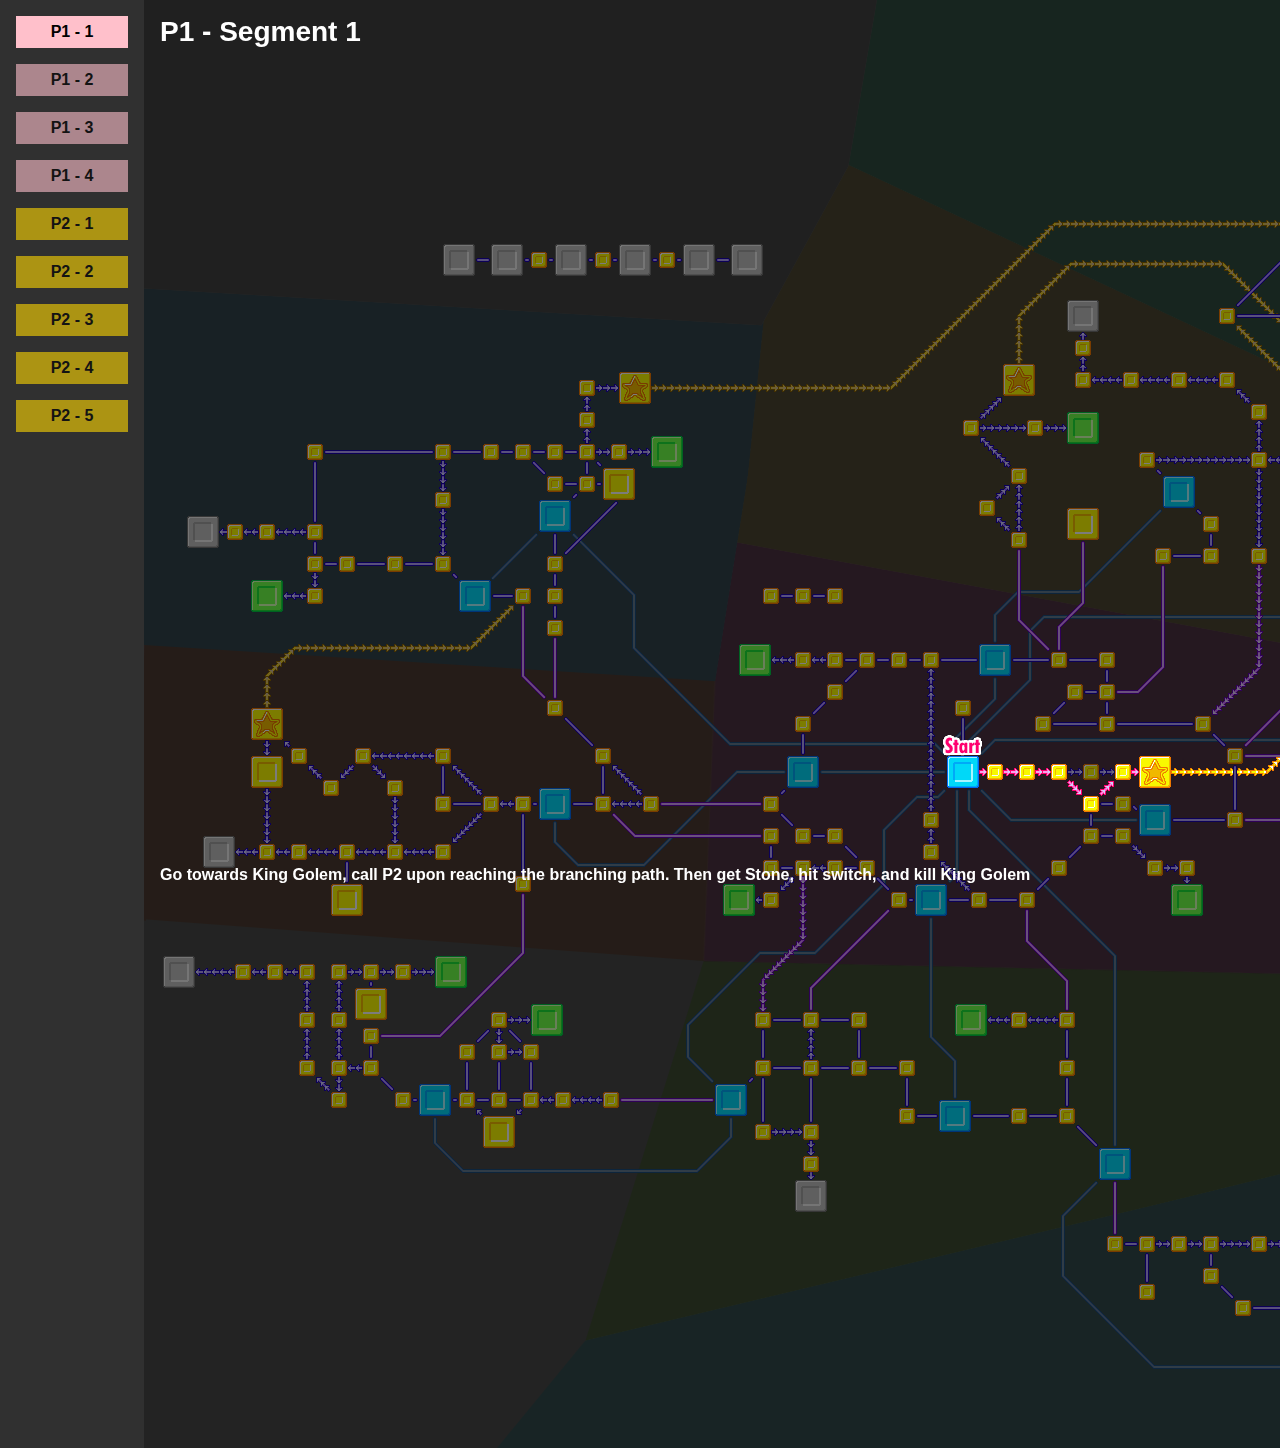
==== commit eac32860: "Version 2" ====
--- a/index.html
+++ b/index.html
@@ -295,15 +295,16 @@
 <div class="i small" style="left:811px;  top:700px;" ><div class="o"><a href="http://www.dotsarecool.com/katam/withbg/level-970.png"><img src="http://www.dotsarecool.com/katam/Minimaps/Level_970.png"></a></div></div>
         </div>
         <h3 id="text">P1 - Segment 1</h3>
+        <h3 id="text2">Go towards King Golem, call P2 upon reaching the branching path. Then get Stone, hit switch, and kill King Golem</h3>
         <button id="P1.1"  style="left: 16px; top: 16px; opacity: 100%;" onclick="p11Switch()">P1 - 1</button>
         <button id="P1.2"  style="left: 16px; top: 64px;" onclick="p12Switch()">P1 - 2</button>
         <button id="P1.3"  style="left: 16px; top: 112px;" onclick="p13Switch()">P1 - 3</button>
         <button id="P1.4"  style="left: 16px; top: 160px;" onclick="p14Switch()">P1 - 4</button>
-        <button id="P2.1"  style="left: 16px; top: 208px;" onclick="p21Switch()">P2 - 1</button>
-        <button id="P2.2"  style="left: 16px; top: 256px;" onclick="p22Switch()">P2 - 2</button>
-        <button id="P2.3"  style="left: 16px; top: 304px;" onclick="p23Switch()">P2 - 3</button>
-        <button id="P2.4"  style="left: 16px; top: 352px;" onclick="p24Switch()">P2 - 4</button>
-        <button id="P2.5"  style="left: 16px; top: 400px;" onclick="p25Switch()">P2 - 5</button>
+        <button id="P2.1"  style="left: 16px; top: 208px; background-color: gold;" onclick="p21Switch()">P2 - 1</button>
+        <button id="P2.2"  style="left: 16px; top: 256px; background-color: gold;" onclick="p22Switch()">P2 - 2</button>
+        <button id="P2.3"  style="left: 16px; top: 304px; background-color: gold;" onclick="p23Switch()">P2 - 3</button>
+        <button id="P2.4"  style="left: 16px; top: 352px; background-color: gold;" onclick="p24Switch()">P2 - 4</button>
+        <button id="P2.5"  style="left: 16px; top: 400px; background-color: gold;" onclick="p25Switch()">P2 - 5</button>
     </body>
     <script src="script.js"></script>
 </html>--- a/css.css
+++ b/css.css
@@ -52,11 +52,20 @@
     margin: 0;
 }
 
+#text2 {
+    position: fixed;
+    font-family: Arial, Helvetica, sans-serif;
+    font-size: 16px;
+    color: white;
+    left: 160px;
+    bottom: 16px;
+    margin: 0;
+}
+
 button {
     border: none;
-    background-color: slateblue;
+    background-color: pink;
     opacity: 60%;
-    color: white;
     position: fixed;
     width: 112px;
     height: 32px;
@@ -65,6 +74,5 @@
     font-weight: bold;
 }
 button:hover {
-    background-color: slateblue;
     cursor: pointer;
 }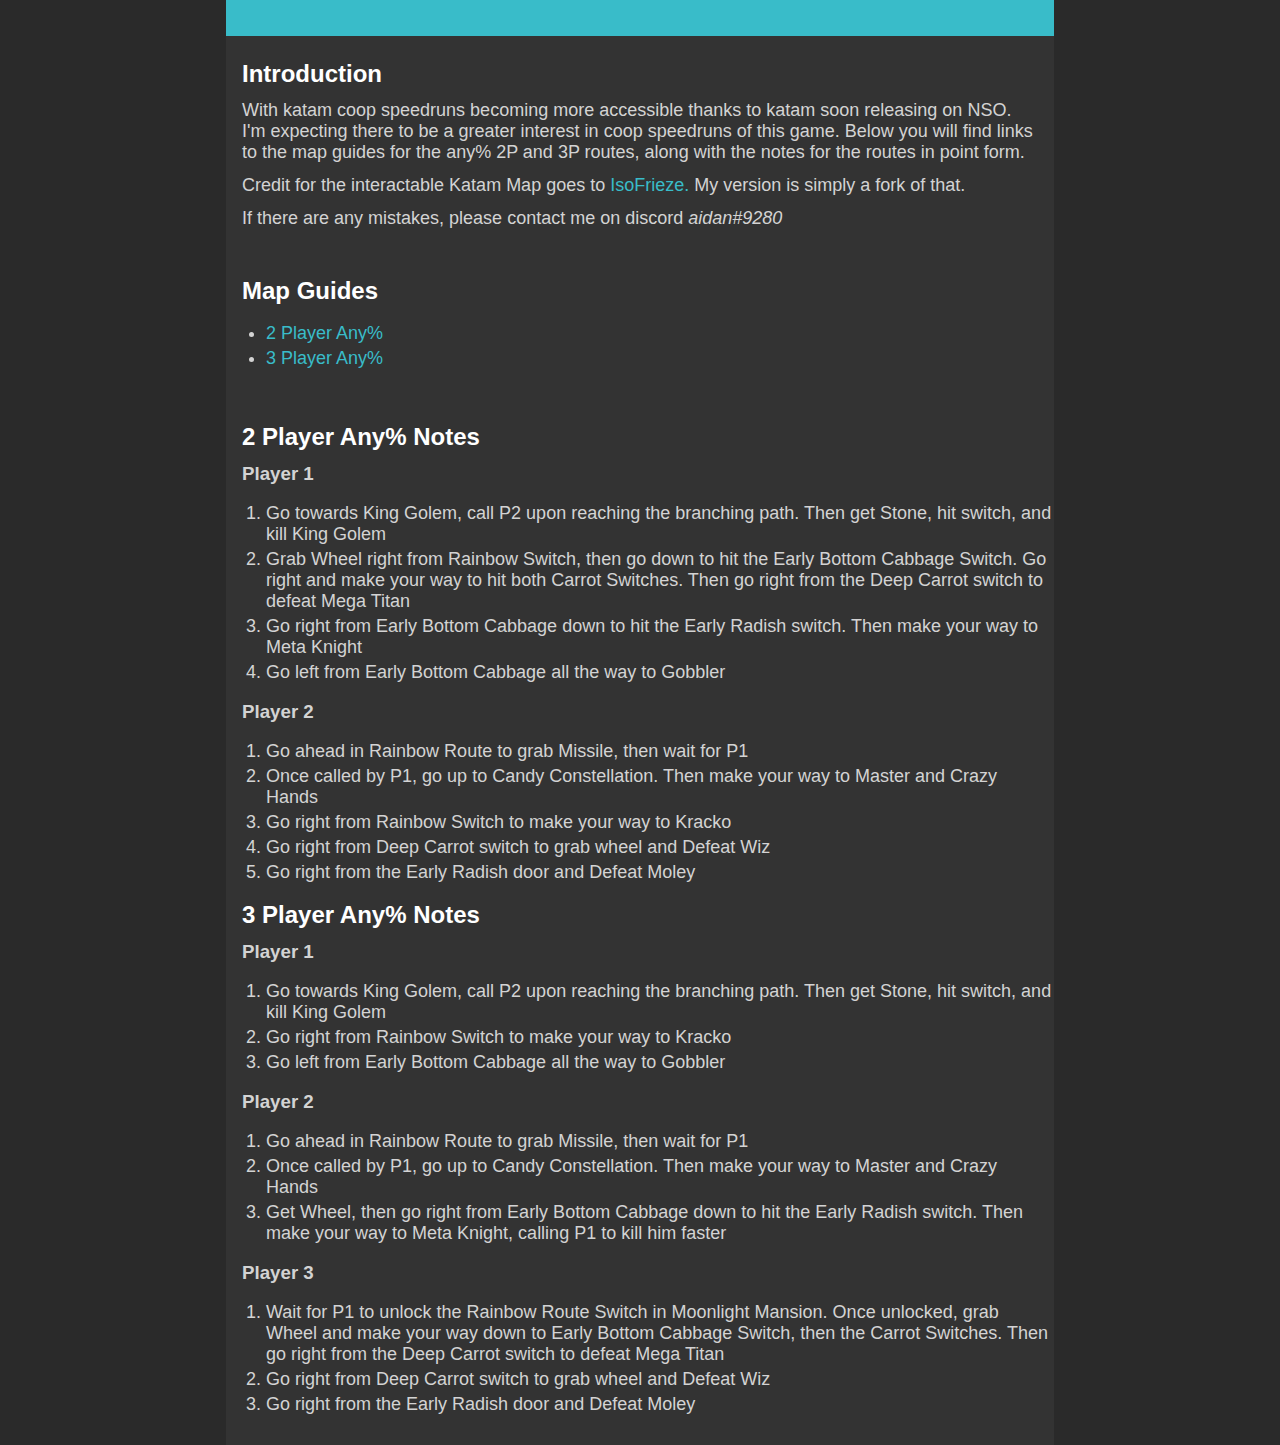
==== commit cf2a7553: "Big 3P Update" ====
--- a/index.html
+++ b/index.html
@@ -1,310 +1,63 @@
-<!-- Original code created / Images generated by IsoFrieze -->
-<html>
-    <head>
-        <title>Katam Item Map</title>
-        <meta http-equiv="Content-Type" content="text/html; charset=windows-1252">
-        <link href="css.css" rel="stylesheet">
-        
-    </head>
-    <body>
-        <div id="I1.1" style="background:url('p1-1.png');"></div>
-        <div id="I1.2" style="background:url('p1-2.png');" hidden="true;"></div>
-        <div id="I1.3" style="background:url('p1-3.png');" hidden="true;"></div>
-        <div id="I1.4" style="background:url('p1-4.png');" hidden="true;"></div>
-        <div id="I2.1" style="background:url('p2-1.png');" hidden="true;"></div>
-        <div id="I2.2" style="background:url('p2-2.png');" hidden="true;"></div>
-        <div id="I2.3" style="background:url('p2-3.png');" hidden="true;"></div>
-        <div id="I2.4" style="background:url('p2-4.png');" hidden="true;"></div>
-        <div id="I2.5" style="background:url('p2-5.png');" hidden="true;"></div>
-        <div id="map">
-<div class="i small" style="left:843px;  top:764px;" ><div class="o"><a href="http://www.dotsarecool.com/katam/withbg/level-101.png"><img src="http://www.dotsarecool.com/katam/Minimaps/Level_101.png"></a></div></div>
-<div class="i small" style="left:123px;  top:964px;" ><div class="o"><a href="http://www.dotsarecool.com/katam/withbg/level-102.png"><img src="http://www.dotsarecool.com/katam/Minimaps/Level_102.png"></a></div></div>
-<div class="i small" style="left:971px;  top:764px;" ><div class="o"><a href="http://www.dotsarecool.com/katam/withbg/level-103.png"><img src="http://www.dotsarecool.com/katam/Minimaps/Level_103.png"></a></div></div>
-<div class="i small" style="left:939px;  top:764px;" ><div class="o"><a href="http://www.dotsarecool.com/katam/withbg/level-104.png"><img src="http://www.dotsarecool.com/katam/Minimaps/Level_104.png"></a></div></div>
-<div class="i small" style="left:875px;  top:764px;" ><div class="o"><a href="http://www.dotsarecool.com/katam/withbg/level-106.png"><img src="http://www.dotsarecool.com/katam/Minimaps/Level_106.png"></a></div></div>
-<div class="i small" style="left:907px;  top:764px;" ><div class="o"><a href="http://www.dotsarecool.com/katam/withbg/level-107.png"><img src="http://www.dotsarecool.com/katam/Minimaps/Level_107.png"></a></div></div>
-<div class="i small" style="left:939px;  top:796px;" ><div class="o"><a href="http://www.dotsarecool.com/katam/withbg/level-108.png"><img src="http://www.dotsarecool.com/katam/Minimaps/Level_108.png"></a></div></div>
-<div class="i small" style="left:939px;  top:828px;" ><div class="o"><a href="http://www.dotsarecool.com/katam/withbg/level-110.png"><img src="http://www.dotsarecool.com/katam/Minimaps/Level_110.png"></a></div></div>
-<div class="i small" style="left:155px;  top:964px;" ><div class="o"><a href="http://www.dotsarecool.com/katam/withbg/level-113.png"><img src="http://www.dotsarecool.com/katam/Minimaps/Level_113.png"></a></div></div>
-<div class="i small" style="left:91px;   top:964px;" ><div class="o"><a href="http://www.dotsarecool.com/katam/withbg/level-114.png"><img src="http://www.dotsarecool.com/katam/Minimaps/Level_114.png"></a></div></div>
-<div class="i small" style="left:651px;  top:716px;" ><div class="o"><a href="http://www.dotsarecool.com/katam/withbg/level-115.png"><img src="http://www.dotsarecool.com/katam/Minimaps/Level_115.png"></a></div></div>
-<div class="i small" style="left:619px;  top:796px;" ><div class="o"><a href="http://www.dotsarecool.com/katam/withbg/level-117.png"><img src="http://www.dotsarecool.com/katam/Minimaps/Level_117.png"></a></div></div>
-<div class="i small" style="left:651px;  top:828px;" ><div class="o"><a href="http://www.dotsarecool.com/katam/withbg/level-118.png"><img src="http://www.dotsarecool.com/katam/Minimaps/Level_118.png"></a></div></div>
-<div class="i small" style="left:683px;  top:828px;" ><div class="o"><a href="http://www.dotsarecool.com/katam/withbg/level-119.png"><img src="http://www.dotsarecool.com/katam/Minimaps/Level_119.png"></a></div></div>
-<div class="i small" style="left:499px;  top:796px;" ><div class="o"><a href="http://www.dotsarecool.com/katam/withbg/level-120.png"><img src="http://www.dotsarecool.com/katam/Minimaps/Level_120.png"></a></div></div>
-<div class="i small" style="left:451px;  top:748px;" ><div class="o"><a href="http://www.dotsarecool.com/katam/withbg/level-121.png"><img src="http://www.dotsarecool.com/katam/Minimaps/Level_121.png"></a></div></div>
-<div class="i small" style="left:451px;  top:796px;" ><div class="o"><a href="http://www.dotsarecool.com/katam/withbg/level-122.png"><img src="http://www.dotsarecool.com/katam/Minimaps/Level_122.png"></a></div></div>
-<div class="i small" style="left:779px;  top:812px;" ><div class="o"><a href="http://www.dotsarecool.com/katam/withbg/level-126.png"><img src="http://www.dotsarecool.com/katam/Minimaps/Level_126.png"></a></div></div>
-<div class="i small" style="left:747px;  top:892px;" ><div class="o"><a href="http://www.dotsarecool.com/katam/withbg/level-127.png"><img src="http://www.dotsarecool.com/katam/Minimaps/Level_127.png"></a></div></div>
-<div class="i big"   style="left:19px;   top:956px;" ><div class="o"><a href="http://www.dotsarecool.com/katam/withbg/level-129.png"><img src="http://www.dotsarecool.com/katam/Minimaps/Level_129.png"></a></div></div>
-<div class="i small" style="left:963px;  top:1236px;"><div class="o"><a href="http://www.dotsarecool.com/katam/withbg/level-130.png"><img src="http://www.dotsarecool.com/katam/Minimaps/Level_130.png"></a></div></div>
-<div class="i small" style="left:995px;  top:1236px;"><div class="o"><a href="http://www.dotsarecool.com/katam/withbg/level-131.png"><img src="http://www.dotsarecool.com/katam/Minimaps/Level_131.png"></a></div></div>
-<div class="i small" style="left:1027px; top:1236px;"><div class="o"><a href="http://www.dotsarecool.com/katam/withbg/level-132.png"><img src="http://www.dotsarecool.com/katam/Minimaps/Level_132.png"></a></div></div>
-<div class="i small" style="left:1059px; top:1236px;"><div class="o"><a href="http://www.dotsarecool.com/katam/withbg/level-133.png"><img src="http://www.dotsarecool.com/katam/Minimaps/Level_133.png"></a></div></div>
-<div class="i small" style="left:1107px; top:1236px;"><div class="o"><a href="http://www.dotsarecool.com/katam/withbg/level-134.png"><img src="http://www.dotsarecool.com/katam/Minimaps/Level_134.png"></a></div></div>
-<div class="i big" style="left:1147px;   top:1228px;"><div class="o"><a href="http://www.dotsarecool.com/katam/withbg/level-135.png"><img src="http://www.dotsarecool.com/katam/Minimaps/Level_135.png"></a></div></div>
-<div class="i small" style="left:779px;  top:844px;" ><div class="o"><a href="http://www.dotsarecool.com/katam/withbg/level-136.png"><img src="http://www.dotsarecool.com/katam/Minimaps/Level_136.png"></a></div></div>
-<div class="i small" style="left:827px;  top:892px;" ><div class="o"><a href="http://www.dotsarecool.com/katam/withbg/level-137.png"><img src="http://www.dotsarecool.com/katam/Minimaps/Level_137.png"></a></div></div>
-<div class="i small" style="left:683px;  top:652px;" ><div class="o"><a href="http://www.dotsarecool.com/katam/withbg/level-138.png"><img src="http://www.dotsarecool.com/katam/Minimaps/Level_138.png"></a></div></div>
-<div class="i small" style="left:683px;  top:684px;" ><div class="o"><a href="http://www.dotsarecool.com/katam/withbg/level-139.png"><img src="http://www.dotsarecool.com/katam/Minimaps/Level_139.png"></a></div></div>
-<div class="i small" style="left:971px;  top:796px;" ><div class="o"><a href="http://www.dotsarecool.com/katam/withbg/level-140.png"><img src="http://www.dotsarecool.com/katam/Minimaps/Level_140.png"></a></div></div>
-<div class="i small" style="left:1083px; top:748px;" ><div class="o"><a href="http://www.dotsarecool.com/katam/withbg/level-141.png"><img src="http://www.dotsarecool.com/katam/Minimaps/Level_141.png"></a></div></div>
-<div class="i big"   style="left:995px;  top:756px;" ><div class="o"><a href="http://www.dotsarecool.com/katam/withbg/level-142.png"><img src="http://www.dotsarecool.com/katam/Minimaps/Level_142.png"></a></div></div>
-<div class="i small" style="left:1083px; top:812px;" ><div class="o"><a href="http://www.dotsarecool.com/katam/withbg/level-143.png"><img src="http://www.dotsarecool.com/katam/Minimaps/Level_143.png"></a></div></div>
-<div class="i small" style="left:1203px; top:764px;" ><div class="o"><a href="http://www.dotsarecool.com/katam/withbg/level-144.png"><img src="http://www.dotsarecool.com/katam/Minimaps/Level_144.png"></a></div></div>
-<div class="i small" style="left:1203px; top:812px;" ><div class="o"><a href="http://www.dotsarecool.com/katam/withbg/level-145.png"><img src="http://www.dotsarecool.com/katam/Minimaps/Level_145.png"></a></div></div>
-<div class="i small" style="left:1251px; top:812px;" ><div class="o"><a href="http://www.dotsarecool.com/katam/withbg/level-146.png"><img src="http://www.dotsarecool.com/katam/Minimaps/Level_146.png"></a></div></div>
-<div class="i small" style="left:1299px; top:764px;" ><div class="o"><a href="http://www.dotsarecool.com/katam/withbg/level-147.png"><img src="http://www.dotsarecool.com/katam/Minimaps/Level_147.png"></a></div></div>
-<div class="i big"   style="left:1291px; top:804px;" ><div class="o"><a href="http://www.dotsarecool.com/katam/withbg/level-148.png"><img src="http://www.dotsarecool.com/katam/Minimaps/Level_148.png"></a></div></div>
-<div class="i small" style="left:1347px; top:812px;" ><div class="o"><a href="http://www.dotsarecool.com/katam/withbg/level-149.png"><img src="http://www.dotsarecool.com/katam/Minimaps/Level_149.png"></a></div></div>
-<div class="i small" style="left:371px;  top:796px;" ><div class="o"><a href="http://www.dotsarecool.com/katam/withbg/level-170.png"><img src="http://www.dotsarecool.com/katam/Minimaps/Level_170.png"></a></div></div>
-<div class="i small" style="left:619px;  top:828px;" ><div class="o"><a href="http://www.dotsarecool.com/katam/withbg/level-171.png"><img src="http://www.dotsarecool.com/katam/Minimaps/Level_171.png"></a></div></div>
-<div class="i small" style="left:619px;  top:860px;" ><div class="o"><a href="http://www.dotsarecool.com/katam/withbg/level-172.png"><img src="http://www.dotsarecool.com/katam/Minimaps/Level_172.png"></a></div></div>
-<div class="i small" style="left:651px;  top:860px;" ><div class="o"><a href="http://www.dotsarecool.com/katam/withbg/level-173.png"><img src="http://www.dotsarecool.com/katam/Minimaps/Level_173.png"></a></div></div>
-<div class="i small" style="left:683px;  top:860px;" ><div class="o"><a href="http://www.dotsarecool.com/katam/withbg/level-174.png"><img src="http://www.dotsarecool.com/katam/Minimaps/Level_174.png"></a></div></div>
-<div class="i small" style="left:619px;  top:892px;" ><div class="o"><a href="http://www.dotsarecool.com/katam/withbg/level-175.png"><img src="http://www.dotsarecool.com/katam/Minimaps/Level_175.png"></a></div></div>
-<div class="i big"   style="left:579px;  top:884px;" ><div class="o"><a href="http://www.dotsarecool.com/katam/withbg/level-176.png"><img src="http://www.dotsarecool.com/katam/Minimaps/Level_176.png"></a></div></div>
-<div class="i big"   style="left:595px;  top:644px;" ><div class="o"><a href="http://www.dotsarecool.com/katam/withbg/level-177.png"><img src="http://www.dotsarecool.com/katam/Minimaps/Level_177.png"></a></div></div>
-<div class="i small" style="left:651px;  top:652px;" ><div class="o"><a href="http://www.dotsarecool.com/katam/withbg/level-178.png"><img src="http://www.dotsarecool.com/katam/Minimaps/Level_178.png"></a></div></div>
-<div class="i small" style="left:1443px; top:908px;" ><div class="o"><a href="http://www.dotsarecool.com/katam/withbg/level-180.png"><img src="http://www.dotsarecool.com/katam/Minimaps/Level_180.png"></a></div></div>
-<div class="i small" style="left:371px;  top:876px; "><div class="o"><a href="http://www.dotsarecool.com/katam/withbg/level-181.png"><img src="http://www.dotsarecool.com/katam/Minimaps/Level_181.png"></a></div></div>
-<div class="i big"   style="left:995px;  top:804px; "><div class="o"><a href="http://www.dotsarecool.com/katam/withbg/level-190.png"><img src="http://www.dotsarecool.com/katam/Minimaps/Level_190.png"></a></div></div>
-<div class="i big"   style="left:955px;  top:1148px;"><div class="o"><a href="http://www.dotsarecool.com/katam/withbg/level-191.png"><img src="http://www.dotsarecool.com/katam/Minimaps/Level_191.png"></a></div></div>
-<div class="i big"   style="left:643px;  top:756px;" ><div class="o"><a href="http://www.dotsarecool.com/katam/withbg/level-192.png"><img src="http://www.dotsarecool.com/katam/Minimaps/Level_192.png"></a></div></div>
-<div class="i big"   style="left:395px;  top:788px;" ><div class="o"><a href="http://www.dotsarecool.com/katam/withbg/level-193.png"><img src="http://www.dotsarecool.com/katam/Minimaps/Level_193.png"></a></div></div>
-<div class="i big"   style="left:771px;  top:884px;" ><div class="o"><a href="http://www.dotsarecool.com/katam/withbg/level-194.png"><img src="http://www.dotsarecool.com/katam/Minimaps/Level_194.png"></a></div></div>
-<div class="i big"   style="left:1387px; top:804px;" ><div class="o"><a href="http://www.dotsarecool.com/katam/withbg/level-195.png"><img src="http://www.dotsarecool.com/katam/Minimaps/Level_195.png"></a></div></div>
-<div class="i small" style="left:83px;   top:524px;" ><div class="o"><a href="http://www.dotsarecool.com/katam/withbg/level-200.png"><img src="http://www.dotsarecool.com/katam/Minimaps/Level_200.png"></a></div></div>
-<div class="i small" style="left:403px;  top:588px;" ><div class="o"><a href="http://www.dotsarecool.com/katam/withbg/level-202.png"><img src="http://www.dotsarecool.com/katam/Minimaps/Level_202.png"></a></div></div>
-<div class="i small" style="left:403px;  top:444px;" ><div class="o"><a href="http://www.dotsarecool.com/katam/withbg/level-203.png"><img src="http://www.dotsarecool.com/katam/Minimaps/Level_203.png"></a></div></div>
-<div class="i small" style="left:371px;  top:444px;" ><div class="o"><a href="http://www.dotsarecool.com/katam/withbg/level-204.png"><img src="http://www.dotsarecool.com/katam/Minimaps/Level_204.png"></a></div></div>
-<div class="i small" style="left:435px;  top:444px;" ><div class="o"><a href="http://www.dotsarecool.com/katam/withbg/level-205.png"><img src="http://www.dotsarecool.com/katam/Minimaps/Level_205.png"></a></div></div>
-<div class="i small" style="left:467px;  top:444px;" ><div class="o"><a href="http://www.dotsarecool.com/katam/withbg/level-206.png"><img src="http://www.dotsarecool.com/katam/Minimaps/Level_206.png"></a></div></div>
-<div class="i small" style="left:403px;  top:556px;" ><div class="o"><a href="http://www.dotsarecool.com/katam/withbg/level-208.png"><img src="http://www.dotsarecool.com/katam/Minimaps/Level_208.png"></a></div></div>
-<div class="i big"   style="left:459px;  top:468px;" ><div class="o"><a href="http://www.dotsarecool.com/katam/withbg/level-209.png"><img src="http://www.dotsarecool.com/katam/Minimaps/Level_209.png"></a></div></div>
-<div class="i small" style="left:435px;  top:476px;" ><div class="o"><a href="http://www.dotsarecool.com/katam/withbg/level-210.png"><img src="http://www.dotsarecool.com/katam/Minimaps/Level_210.png"></a></div></div>
-<div class="i small" style="left:403px;  top:620px;" ><div class="o"><a href="http://www.dotsarecool.com/katam/withbg/level-211.png"><img src="http://www.dotsarecool.com/katam/Minimaps/Level_211.png"></a></div></div>
-<div class="i small" style="left:243px;  top:556px;" ><div class="o"><a href="http://www.dotsarecool.com/katam/withbg/level-212.png"><img src="http://www.dotsarecool.com/katam/Minimaps/Level_212.png"></a></div></div>
-<div class="i big"   style="left:507px;  top:436px;" ><div class="o"><a href="http://www.dotsarecool.com/katam/withbg/level-214.png"><img src="http://www.dotsarecool.com/katam/Minimaps/Level_214.png"></a></div></div>
-<div class="i small" style="left:291px;  top:556px;" ><div class="o"><a href="http://www.dotsarecool.com/katam/withbg/level-215.png"><img src="http://www.dotsarecool.com/katam/Minimaps/Level_215.png"></a></div></div>
-<div class="i small" style="left:195px;  top:556px;" ><div class="o"><a href="http://www.dotsarecool.com/katam/withbg/level-216.png"><img src="http://www.dotsarecool.com/katam/Minimaps/Level_216.png"></a></div></div>
-<div class="i small" style="left:163px;  top:556px;" ><div class="o"><a href="http://www.dotsarecool.com/katam/withbg/level-217.png"><img src="http://www.dotsarecool.com/katam/Minimaps/Level_217.png"></a></div></div>
-<div class="i small" style="left:115px;  top:524px;" ><div class="o"><a href="http://www.dotsarecool.com/katam/withbg/level-218.png"><img src="http://www.dotsarecool.com/katam/Minimaps/Level_218.png"></a></div></div>
-<div class="i big"   style="left:43px;   top:516px;" ><div class="o"><a href="http://www.dotsarecool.com/katam/withbg/level-219.png"><img src="http://www.dotsarecool.com/katam/Minimaps/Level_219.png"></a></div></div>
-<div class="i small" style="left:339px;  top:444px;" ><div class="o"><a href="http://www.dotsarecool.com/katam/withbg/level-220.png"><img src="http://www.dotsarecool.com/katam/Minimaps/Level_220.png"></a></div></div>
-<div class="i small" style="left:163px;  top:524px;" ><div class="o"><a href="http://www.dotsarecool.com/katam/withbg/level-221.png"><img src="http://www.dotsarecool.com/katam/Minimaps/Level_221.png"></a></div></div>
-<div class="i small" style="left:371px;  top:588px;" ><div class="o"><a href="http://www.dotsarecool.com/katam/withbg/level-222.png"><img src="http://www.dotsarecool.com/katam/Minimaps/Level_222.png"></a></div></div>
-<div class="i small" style="left:163px;  top:588px;" ><div class="o"><a href="http://www.dotsarecool.com/katam/withbg/level-223.png"><img src="http://www.dotsarecool.com/katam/Minimaps/Level_223.png"></a></div></div>
-<div class="i big"   style="left:107px;  top:580px;" ><div class="o"><a href="http://www.dotsarecool.com/katam/withbg/level-224.png"><img src="http://www.dotsarecool.com/katam/Minimaps/Level_224.png"></a></div></div>
-<div class="i small" style="left:163px;  top:444px;" ><div class="o"><a href="http://www.dotsarecool.com/katam/withbg/level-225.png"><img src="http://www.dotsarecool.com/katam/Minimaps/Level_225.png"></a></div></div>
-<div class="i small" style="left:403px;  top:700px;" ><div class="o"><a href="http://www.dotsarecool.com/katam/withbg/level-226.png"><img src="http://www.dotsarecool.com/katam/Minimaps/Level_226.png"></a></div></div>
-<div class="i small" style="left:403px;  top:476px;" ><div class="o"><a href="http://www.dotsarecool.com/katam/withbg/level-227.png"><img src="http://www.dotsarecool.com/katam/Minimaps/Level_227.png"></a></div></div>
-<div class="i small" style="left:435px;  top:412px;" ><div class="o"><a href="http://www.dotsarecool.com/katam/withbg/level-228.png"><img src="http://www.dotsarecool.com/katam/Minimaps/Level_228.png"></a></div></div>
-<div class="i small" style="left:435px;  top:380px;" ><div class="o"><a href="http://www.dotsarecool.com/katam/withbg/level-229.png"><img src="http://www.dotsarecool.com/katam/Minimaps/Level_229.png"></a></div></div>
-<div class="i big"   style="left:475px;  top:372px;" ><div class="o"><a href="http://www.dotsarecool.com/katam/withbg/level-230.png"><img src="http://www.dotsarecool.com/katam/Minimaps/Level_230.png"></a></div></div>
-<div class="i small" style="left:291px;  top:492px;" ><div class="o"><a href="http://www.dotsarecool.com/katam/withbg/level-231.png"><img src="http://www.dotsarecool.com/katam/Minimaps/Level_231.png"></a></div></div>
-<div class="i small" style="left:291px;  top:444px;" ><div class="o"><a href="http://www.dotsarecool.com/katam/withbg/level-232.png"><img src="http://www.dotsarecool.com/katam/Minimaps/Level_232.png"></a></div></div>
-<div class="i big"   style="left:395px;  top:500px;" ><div class="o"><a href="http://www.dotsarecool.com/katam/withbg/level-290.png"><img src="http://www.dotsarecool.com/katam/Minimaps/Level_290.png"></a></div></div>
-<div class="i big"   style="left:315px;  top:580px;" ><div class="o"><a href="http://www.dotsarecool.com/katam/withbg/level-291.png"><img src="http://www.dotsarecool.com/katam/Minimaps/Level_291.png"></a></div></div>
-<div class="i small" style="left:931px;  top:340px;" ><div class="o"><a href="http://www.dotsarecool.com/katam/withbg/level-300.png"><img src="http://www.dotsarecool.com/katam/Minimaps/Level_300.png"></a></div></div>
-<div class="i small" style="left:995px;  top:452px;" ><div class="o"><a href="http://www.dotsarecool.com/katam/withbg/level-304.png"><img src="http://www.dotsarecool.com/katam/Minimaps/Level_304.png"></a></div></div>
-<div class="i small" style="left:1107px; top:404px;" ><div class="o"><a href="http://www.dotsarecool.com/katam/withbg/level-308.png"><img src="http://www.dotsarecool.com/katam/Minimaps/Level_308.png"></a></div></div>
-<div class="i big"   style="left:923px;  top:508px;" ><div class="o"><a href="http://www.dotsarecool.com/katam/withbg/level-310.png"><img src="http://www.dotsarecool.com/katam/Minimaps/Level_310.png"></a></div></div>
-<div class="i small" style="left:819px;  top:420px;" ><div class="o"><a href="http://www.dotsarecool.com/katam/withbg/level-312.png"><img src="http://www.dotsarecool.com/katam/Minimaps/Level_312.png"></a></div></div>
-<div class="i small" style="left:883px;  top:420px;" ><div class="o"><a href="http://www.dotsarecool.com/katam/withbg/level-313.png"><img src="http://www.dotsarecool.com/katam/Minimaps/Level_313.png"></a></div></div>
-<div class="i small" style="left:979px;  top:372px;" ><div class="o"><a href="http://www.dotsarecool.com/katam/withbg/level-315.png"><img src="http://www.dotsarecool.com/katam/Minimaps/Level_315.png"></a></div></div>
-<div class="i small" style="left:1075px; top:372px;" ><div class="o"><a href="http://www.dotsarecool.com/katam/withbg/level-316.png"><img src="http://www.dotsarecool.com/katam/Minimaps/Level_316.png"></a></div></div>
-<div class="i small" style="left:867px;  top:468px;" ><div class="o"><a href="http://www.dotsarecool.com/katam/withbg/level-317.png"><img src="http://www.dotsarecool.com/katam/Minimaps/Level_317.png"></a></div></div>
-<div class="i big"   style="left:859px;  top:364px;" ><div class="o"><a href="http://www.dotsarecool.com/katam/withbg/level-318.png"><img src="http://www.dotsarecool.com/katam/Minimaps/Level_318.png"></a></div></div>
-<div class="i small" style="left:1107px; top:452px;" ><div class="o"><a href="http://www.dotsarecool.com/katam/withbg/level-321.png"><img src="http://www.dotsarecool.com/katam/Minimaps/Level_321.png"></a></div></div>
-<div class="i small" style="left:1027px; top:372px;" ><div class="o"><a href="http://www.dotsarecool.com/katam/withbg/level-322.png"><img src="http://www.dotsarecool.com/katam/Minimaps/Level_322.png"></a></div></div>
-<div class="i small" style="left:931px;  top:372px;" ><div class="o"><a href="http://www.dotsarecool.com/katam/withbg/level-323.png"><img src="http://www.dotsarecool.com/katam/Minimaps/Level_323.png"></a></div></div>
-<div class="i big"   style="left:923px;  top:300px;" ><div class="o"><a href="http://www.dotsarecool.com/katam/withbg/level-324.png"><img src="http://www.dotsarecool.com/katam/Minimaps/Level_324.png"></a></div></div>
-<div class="i small" style="left:835px;  top:500px;" ><div class="o"><a href="http://www.dotsarecool.com/katam/withbg/level-325.png"><img src="http://www.dotsarecool.com/katam/Minimaps/Level_325.png"></a></div></div>
-<div class="i big"   style="left:923px;  top:412px;" ><div class="o"><a href="http://www.dotsarecool.com/katam/withbg/level-326.png"><img src="http://www.dotsarecool.com/katam/Minimaps/Level_326.png"></a></div></div>
-<div class="i big"   style="left:1019px; top:476px;" ><div class="o"><a href="http://www.dotsarecool.com/katam/withbg/level-390.png"><img src="http://www.dotsarecool.com/katam/Minimaps/Level_390.png"></a></div></div>
-<div class="i small" style="left:1523px; top:52px;"  ><div class="o"><a href="http://www.dotsarecool.com/katam/withbg/level-400.png"><img src="http://www.dotsarecool.com/katam/Minimaps/Level_400.png"></a></div></div>
-<div class="i small" style="left:1267px; top:244px;" ><div class="o"><a href="http://www.dotsarecool.com/katam/withbg/level-401.png"><img src="http://www.dotsarecool.com/katam/Minimaps/Level_401.png"></a></div></div>
-<div class="i small" style="left:1315px; top:148px;" ><div class="o"><a href="http://www.dotsarecool.com/katam/withbg/level-402.png"><img src="http://www.dotsarecool.com/katam/Minimaps/Level_402.png"></a></div></div>
-<div class="i big"   style="left:1163px; top:172px;" ><div class="o"><a href="http://www.dotsarecool.com/katam/withbg/level-403.png"><img src="http://www.dotsarecool.com/katam/Minimaps/Level_403.png"></a></div></div>
-<div class="i small" style="left:1171px; top:244px;" ><div class="o"><a href="http://www.dotsarecool.com/katam/withbg/level-404.png"><img src="http://www.dotsarecool.com/katam/Minimaps/Level_404.png"></a></div></div>
-<div class="i small" style="left:1235px; top:180px;" ><div class="o"><a href="http://www.dotsarecool.com/katam/withbg/level-405.png"><img src="http://www.dotsarecool.com/katam/Minimaps/Level_405.png"></a></div></div>
-<div class="i big"   style="left:1243px; top:268px;" ><div class="o"><a href="http://www.dotsarecool.com/katam/withbg/level-406.png"><img src="http://www.dotsarecool.com/katam/Minimaps/Level_406.png"></a></div></div>
-<div class="i small" style="left:1219px; top:244px;" ><div class="o"><a href="http://www.dotsarecool.com/katam/withbg/level-407.png"><img src="http://www.dotsarecool.com/katam/Minimaps/Level_407.png"></a></div></div>
-<div class="i small" style="left:1331px; top:308px;" ><div class="o"><a href="http://www.dotsarecool.com/katam/withbg/level-408.png"><img src="http://www.dotsarecool.com/katam/Minimaps/Level_408.png"></a></div></div>
-<div class="i small" style="left:1075px; top:308px;" ><div class="o"><a href="http://www.dotsarecool.com/katam/withbg/level-409.png"><img src="http://www.dotsarecool.com/katam/Minimaps/Level_409.png"></a></div></div>
-<div class="i small" style="left:1283px; top:180px;" ><div class="o"><a href="http://www.dotsarecool.com/katam/withbg/level-411.png"><img src="http://www.dotsarecool.com/katam/Minimaps/Level_411.png"></a></div></div>
-<div class="i big"   style="left:1371px; top:140px;" ><div class="o"><a href="http://www.dotsarecool.com/katam/withbg/level-412.png"><img src="http://www.dotsarecool.com/katam/Minimaps/Level_412.png"></a></div></div>
-<div class="i big"   style="left:1195px; top:108px;" ><div class="o"><a href="http://www.dotsarecool.com/katam/withbg/level-413.png"><img src="http://www.dotsarecool.com/katam/Minimaps/Level_413.png"></a></div></div>
-<div class="i small" style="left:1251px; top:116px;" ><div class="o"><a href="http://www.dotsarecool.com/katam/withbg/level-414.png"><img src="http://www.dotsarecool.com/katam/Minimaps/Level_414.png"></a></div></div>
-<div class="i small" style="left:1379px; top:84px;"  ><div class="o"><a href="http://www.dotsarecool.com/katam/withbg/level-415.png"><img src="http://www.dotsarecool.com/katam/Minimaps/Level_415.png"></a></div></div>
-<div class="i small" style="left:1523px; top:84px;"  ><div class="o"><a href="http://www.dotsarecool.com/katam/withbg/level-416.png"><img src="http://www.dotsarecool.com/katam/Minimaps/Level_416.png"></a></div></div>
-<div class="i big"   style="left:1515px; top:12px;"  ><div class="o"><a href="http://www.dotsarecool.com/katam/withbg/level-417.png"><img src="http://www.dotsarecool.com/katam/Minimaps/Level_417.png"></a></div></div>
-<div class="i small" style="left:1283px; top:148px;" ><div class="o"><a href="http://www.dotsarecool.com/katam/withbg/level-418.png"><img src="http://www.dotsarecool.com/katam/Minimaps/Level_418.png"></a></div></div>
-<div class="i small" style="left:1347px; top:148px;" ><div class="o"><a href="http://www.dotsarecool.com/katam/withbg/level-419.png"><img src="http://www.dotsarecool.com/katam/Minimaps/Level_419.png"></a></div></div>
-<div class="i big"   style="left:1387px; top:188px;" ><div class="o"><a href="http://www.dotsarecool.com/katam/withbg/level-420.png"><img src="http://www.dotsarecool.com/katam/Minimaps/Level_420.png"></a></div></div>
-<div class="i small" style="left:1491px; top:84px;"  ><div class="o"><a href="http://www.dotsarecool.com/katam/withbg/level-421.png"><img src="http://www.dotsarecool.com/katam/Minimaps/Level_421.png"></a></div></div>
-<div class="i small" style="left:1411px; top:84px;"  ><div class="o"><a href="http://www.dotsarecool.com/katam/withbg/level-422.png"><img src="http://www.dotsarecool.com/katam/Minimaps/Level_422.png"></a></div></div>
-<div class="i small" style="left:1459px; top:84px;"  ><div class="o"><a href="http://www.dotsarecool.com/katam/withbg/level-423.png"><img src="http://www.dotsarecool.com/katam/Minimaps/Level_423.png"></a></div></div>
-<div class="i small" style="left:1411px; top:116px;" ><div class="o"><a href="http://www.dotsarecool.com/katam/withbg/level-424.png"><img src="http://www.dotsarecool.com/katam/Minimaps/Level_424.png"></a></div></div>
-<div class="i small" style="left:1139px; top:276px;" ><div class="o"><a href="http://www.dotsarecool.com/katam/withbg/level-425.png"><img src="http://www.dotsarecool.com/katam/Minimaps/Level_425.png"></a></div></div>
-<div class="i big"   style="left:1339px; top:188px;" ><div class="o"><a href="http://www.dotsarecool.com/katam/withbg/level-426.png"><img src="http://www.dotsarecool.com/katam/Minimaps/Level_426.png"></a></div></div>
-<div class="i small" style="left:1139px; top:244px;" ><div class="o"><a href="http://www.dotsarecool.com/katam/withbg/level-427.png"><img src="http://www.dotsarecool.com/katam/Minimaps/Level_427.png"></a></div></div>
-<div class="i big"   style="left:1243px; top:204px;" ><div class="o"><a href="http://www.dotsarecool.com/katam/withbg/level-490.png"><img src="http://www.dotsarecool.com/katam/Minimaps/Level_490.png"></a></div></div>
-<div class="i small" style="left:659px;  top:1156px;"><div class="o"><a href="http://www.dotsarecool.com/katam/withbg/level-500.png"><img src="http://www.dotsarecool.com/katam/Minimaps/Level_500.png"></a></div></div>
-<div class="i small" style="left:707px;  top:1060px;"><div class="o"><a href="http://www.dotsarecool.com/katam/withbg/level-501.png"><img src="http://www.dotsarecool.com/katam/Minimaps/Level_501.png"></a></div></div>
-<div class="i small" style="left:219px;  top:964px;" ><div class="o"><a href="http://www.dotsarecool.com/katam/withbg/level-502.png"><img src="http://www.dotsarecool.com/katam/Minimaps/Level_502.png"></a></div></div>
-<div class="i small" style="left:907px;  top:860px;" ><div class="o"><a href="http://www.dotsarecool.com/katam/withbg/level-503.png"><img src="http://www.dotsarecool.com/katam/Minimaps/Level_503.png"></a></div></div>
-<div class="i small" style="left:715px;  top:860px;" ><div class="o"><a href="http://www.dotsarecool.com/katam/withbg/level-504.png"><img src="http://www.dotsarecool.com/katam/Minimaps/Level_504.png"></a></div></div>
-<div class="i small" style="left:875px;  top:892px;" ><div class="o"><a href="http://www.dotsarecool.com/katam/withbg/level-507.png"><img src="http://www.dotsarecool.com/katam/Minimaps/Level_507.png"></a></div></div>
-<div class="i small" style="left:611px;  top:1012px;"><div class="o"><a href="http://www.dotsarecool.com/katam/withbg/level-508.png"><img src="http://www.dotsarecool.com/katam/Minimaps/Level_508.png"></a></div></div>
-<div class="i small" style="left:659px;  top:1012px;"><div class="o"><a href="http://www.dotsarecool.com/katam/withbg/level-509.png"><img src="http://www.dotsarecool.com/katam/Minimaps/Level_509.png"></a></div></div>
-<div class="i small" style="left:707px;  top:1012px;"><div class="o"><a href="http://www.dotsarecool.com/katam/withbg/level-510.png"><img src="http://www.dotsarecool.com/katam/Minimaps/Level_510.png"></a></div></div>
-<div class="i small" style="left:867px;  top:1012px;"><div class="o"><a href="http://www.dotsarecool.com/katam/withbg/level-511.png"><img src="http://www.dotsarecool.com/katam/Minimaps/Level_511.png"></a></div></div>
-<div class="i small" style="left:915px;  top:1012px;"><div class="o"><a href="http://www.dotsarecool.com/katam/withbg/level-512.png"><img src="http://www.dotsarecool.com/katam/Minimaps/Level_512.png"></a></div></div>
-<div class="i small" style="left:659px;  top:1060px;"><div class="o"><a href="http://www.dotsarecool.com/katam/withbg/level-513.png"><img src="http://www.dotsarecool.com/katam/Minimaps/Level_513.png"></a></div></div>
-<div class="i small" style="left:755px;  top:1060px;"><div class="o"><a href="http://www.dotsarecool.com/katam/withbg/level-514.png"><img src="http://www.dotsarecool.com/katam/Minimaps/Level_514.png"></a></div></div>
-<div class="i small" style="left:659px;  top:1124px;"><div class="o"><a href="http://www.dotsarecool.com/katam/withbg/level-515.png"><img src="http://www.dotsarecool.com/katam/Minimaps/Level_515.png"></a></div></div>
-<div class="i big"   style="left:651px;  top:1180px;"><div class="o"><a href="http://www.dotsarecool.com/katam/withbg/level-516.png"><img src="http://www.dotsarecool.com/katam/Minimaps/Level_516.png"></a></div></div>
-<div class="i small" style="left:755px;  top:1108px;"><div class="o"><a href="http://www.dotsarecool.com/katam/withbg/level-517.png"><img src="http://www.dotsarecool.com/katam/Minimaps/Level_517.png"></a></div></div>
-<div class="i small" style="left:915px;  top:1108px;"><div class="o"><a href="http://www.dotsarecool.com/katam/withbg/level-523.png"><img src="http://www.dotsarecool.com/katam/Minimaps/Level_523.png"></a></div></div>
-<div class="i small" style="left:187px;  top:964px;" ><div class="o"><a href="http://www.dotsarecool.com/katam/withbg/level-524.png"><img src="http://www.dotsarecool.com/katam/Minimaps/Level_524.png"></a></div></div>
-<div class="i small" style="left:251px;  top:964px;" ><div class="o"><a href="http://www.dotsarecool.com/katam/withbg/level-525.png"><img src="http://www.dotsarecool.com/katam/Minimaps/Level_525.png"></a></div></div>
-<div class="i big"   style="left:291px;  top:956px;" ><div class="o"><a href="http://www.dotsarecool.com/katam/withbg/level-526.png"><img src="http://www.dotsarecool.com/katam/Minimaps/Level_526.png"></a></div></div>
-<div class="i small" style="left:611px;  top:1124px;"><div class="o"><a href="http://www.dotsarecool.com/katam/withbg/level-527.png"><img src="http://www.dotsarecool.com/katam/Minimaps/Level_527.png"></a></div></div>
-<div class="i small" style="left:611px;  top:1060px;"><div class="o"><a href="http://www.dotsarecool.com/katam/withbg/level-528.png"><img src="http://www.dotsarecool.com/katam/Minimaps/Level_528.png"></a></div></div>
-<div class="i small" style="left:915px;  top:1060px;"><div class="o"><a href="http://www.dotsarecool.com/katam/withbg/level-529.png"><img src="http://www.dotsarecool.com/katam/Minimaps/Level_529.png"></a></div></div>
-<div class="i small" style="left:867px;  top:1108px;"><div class="o"><a href="http://www.dotsarecool.com/katam/withbg/level-530.png"><img src="http://www.dotsarecool.com/katam/Minimaps/Level_530.png"></a></div></div>
-<div class="i big"   style="left:811px;  top:1004px;"><div class="o"><a href="http://www.dotsarecool.com/katam/withbg/level-531.png"><img src="http://www.dotsarecool.com/katam/Minimaps/Level_531.png"></a></div></div>
-<div class="i small" style="left:715px;  top:652px;" ><div class="o"><a href="http://www.dotsarecool.com/katam/withbg/level-532.png"><img src="http://www.dotsarecool.com/katam/Minimaps/Level_532.png"></a></div></div>
-<div class="i small" style="left:867px;  top:532px;" ><div class="o"><a href="http://www.dotsarecool.com/katam/withbg/level-533.png"><img src="http://www.dotsarecool.com/katam/Minimaps/Level_533.png"></a></div></div>
-<div class="i small" style="left:907px;  top:652px;" ><div class="o"><a href="http://www.dotsarecool.com/katam/withbg/level-534.png"><img src="http://www.dotsarecool.com/katam/Minimaps/Level_534.png"></a></div></div>
-<div class="i small" style="left:955px;  top:652px;" ><div class="o"><a href="http://www.dotsarecool.com/katam/withbg/level-535.png"><img src="http://www.dotsarecool.com/katam/Minimaps/Level_535.png"></a></div></div>
-<div class="i small" style="left:891px;  top:716px;" ><div class="o"><a href="http://www.dotsarecool.com/katam/withbg/level-536.png"><img src="http://www.dotsarecool.com/katam/Minimaps/Level_536.png"></a></div></div>
-<div class="i small" style="left:923px;  top:684px;" ><div class="o"><a href="http://www.dotsarecool.com/katam/withbg/level-537.png"><img src="http://www.dotsarecool.com/katam/Minimaps/Level_537.png"></a></div></div>
-<div class="i small" style="left:955px;  top:684px;" ><div class="o"><a href="http://www.dotsarecool.com/katam/withbg/level-538.png"><img src="http://www.dotsarecool.com/katam/Minimaps/Level_538.png"></a></div></div>
-<div class="i small" style="left:1011px; top:548px;" ><div class="o"><a href="http://www.dotsarecool.com/katam/withbg/level-539.png"><img src="http://www.dotsarecool.com/katam/Minimaps/Level_539.png"></a></div></div>
-<div class="i small" style="left:1059px; top:548px;" ><div class="o"><a href="http://www.dotsarecool.com/katam/withbg/level-540.png"><img src="http://www.dotsarecool.com/katam/Minimaps/Level_540.png"></a></div></div>
-<div class="i small" style="left:1059px; top:516px;" ><div class="o"><a href="http://www.dotsarecool.com/katam/withbg/level-541.png"><img src="http://www.dotsarecool.com/katam/Minimaps/Level_541.png"></a></div></div>
-<div class="i small" style="left:955px;  top:716px;" ><div class="o"><a href="http://www.dotsarecool.com/katam/withbg/level-542.png"><img src="http://www.dotsarecool.com/katam/Minimaps/Level_542.png"></a></div></div>
-<div class="i small" style="left:1051px; top:716px;" ><div class="o"><a href="http://www.dotsarecool.com/katam/withbg/level-543.png"><img src="http://www.dotsarecool.com/katam/Minimaps/Level_543.png"></a></div></div>
-<div class="i small" style="left:1107px; top:548px;" ><div class="o"><a href="http://www.dotsarecool.com/katam/withbg/level-544.png"><img src="http://www.dotsarecool.com/katam/Minimaps/Level_544.png"></a></div></div>
-<div class="i small" style="left:1171px; top:548px;" ><div class="o"><a href="http://www.dotsarecool.com/katam/withbg/level-545.png"><img src="http://www.dotsarecool.com/katam/Minimaps/Level_545.png"></a></div></div>
-<div class="i small" style="left:1171px; top:452px;" ><div class="o"><a href="http://www.dotsarecool.com/katam/withbg/level-546.png"><img src="http://www.dotsarecool.com/katam/Minimaps/Level_546.png"></a></div></div>
-<div class="i big"   style="left:1211px; top:444px;" ><div class="o"><a href="http://www.dotsarecool.com/katam/withbg/level-547.png"><img src="http://www.dotsarecool.com/katam/Minimaps/Level_547.png"></a></div></div>
-<div class="i small" style="left:1235px; top:1332px;"><div class="o"><a href="http://www.dotsarecool.com/katam/withbg/level-551.png"><img src="http://www.dotsarecool.com/katam/Minimaps/Level_551.png"></a></div></div>
-<div class="i small" style="left:1315px; top:1364px;"><div class="o"><a href="http://www.dotsarecool.com/katam/withbg/level-553.png"><img src="http://www.dotsarecool.com/katam/Minimaps/Level_553.png"></a></div></div>
-<div class="i small" style="left:971px;  top:828px;" ><div class="o"><a href="http://www.dotsarecool.com/katam/withbg/level-554.png"><img src="http://www.dotsarecool.com/katam/Minimaps/Level_554.png"></a></div></div>
-<div class="i small" style="left:1003px; top:860px;" ><div class="o"><a href="http://www.dotsarecool.com/katam/withbg/level-555.png"><img src="http://www.dotsarecool.com/katam/Minimaps/Level_555.png"></a></div></div>
-<div class="i small" style="left:1035px; top:860px;" ><div class="o"><a href="http://www.dotsarecool.com/katam/withbg/level-556.png"><img src="http://www.dotsarecool.com/katam/Minimaps/Level_556.png"></a></div></div>
-<div class="i big"   style="left:1027px; top:884px;" ><div class="o"><a href="http://www.dotsarecool.com/katam/withbg/level-557.png"><img src="http://www.dotsarecool.com/katam/Minimaps/Level_557.png"></a></div></div>
-<div class="i small" style="left:779px;  top:652px;" ><div class="o"><a href="http://www.dotsarecool.com/katam/withbg/level-570.png"><img src="http://www.dotsarecool.com/katam/Minimaps/Level_570.png"></a></div></div>
-<div class="i small" style="left:747px;  top:652px;" ><div class="o"><a href="http://www.dotsarecool.com/katam/withbg/level-571.png"><img src="http://www.dotsarecool.com/katam/Minimaps/Level_571.png"></a></div></div>
-<div class="i big"   style="left:835px;  top:644px;" ><div class="o"><a href="http://www.dotsarecool.com/katam/withbg/level-590.png"><img src="http://www.dotsarecool.com/katam/Minimaps/Level_590.png"></a></div></div>
-<div class="i big"   style="left:795px;  top:1100px;"><div class="o"><a href="http://www.dotsarecool.com/katam/withbg/level-591.png"><img src="http://www.dotsarecool.com/katam/Minimaps/Level_591.png"></a></div></div>
-<div class="i big"   style="left:571px;  top:1084px;"><div class="o"><a href="http://www.dotsarecool.com/katam/withbg/level-592.png"><img src="http://www.dotsarecool.com/katam/Minimaps/Level_592.png"></a></div></div>
-<div class="i small" style="left:115px;  top:844px;" ><div class="o"><a href="http://www.dotsarecool.com/katam/withbg/level-600.png"><img src="http://www.dotsarecool.com/katam/Minimaps/Level_600.png"></a></div></div>
-<div class="i small" style="left:347px;  top:1092px;"><div class="o"><a href="http://www.dotsarecool.com/katam/withbg/level-601.png"><img src="http://www.dotsarecool.com/katam/Minimaps/Level_601.png"></a></div></div>
-<div class="i small" style="left:315px;  top:1044px;"><div class="o"><a href="http://www.dotsarecool.com/katam/withbg/level-603.png"><img src="http://www.dotsarecool.com/katam/Minimaps/Level_603.png"></a></div></div>
-<div class="i small" style="left:347px;  top:1012px;"><div class="o"><a href="http://www.dotsarecool.com/katam/withbg/level-604.png"><img src="http://www.dotsarecool.com/katam/Minimaps/Level_604.png"></a></div></div>
-<div class="i small" style="left:379px;  top:1092px;"><div class="o"><a href="http://www.dotsarecool.com/katam/withbg/level-605.png"><img src="http://www.dotsarecool.com/katam/Minimaps/Level_605.png"></a></div></div>
-<div class="i small" style="left:379px;  top:1044px;"><div class="o"><a href="http://www.dotsarecool.com/katam/withbg/level-606.png"><img src="http://www.dotsarecool.com/katam/Minimaps/Level_606.png"></a></div></div>
-<div class="i small" style="left:219px;  top:1060px;"><div class="o"><a href="http://www.dotsarecool.com/katam/withbg/level-608.png"><img src="http://www.dotsarecool.com/katam/Minimaps/Level_608.png"></a></div></div>
-<div class="i small" style="left:187px;  top:1092px;"><div class="o"><a href="http://www.dotsarecool.com/katam/withbg/level-609.png"><img src="http://www.dotsarecool.com/katam/Minimaps/Level_609.png"></a></div></div>
-<div class="i big"   style="left:339px;  top:1116px;"><div class="o"><a href="http://www.dotsarecool.com/katam/withbg/level-610.png"><img src="http://www.dotsarecool.com/katam/Minimaps/Level_610.png"></a></div></div>
-<div class="i small" style="left:315px;  top:1092px;"><div class="o"><a href="http://www.dotsarecool.com/katam/withbg/level-611.png"><img src="http://www.dotsarecool.com/katam/Minimaps/Level_611.png"></a></div></div>
-<div class="i small" style="left:251px;  top:1092px;"><div class="o"><a href="http://www.dotsarecool.com/katam/withbg/level-612.png"><img src="http://www.dotsarecool.com/katam/Minimaps/Level_612.png"></a></div></div>
-<div class="i small" style="left:187px;  top:1060px;"><div class="o"><a href="http://www.dotsarecool.com/katam/withbg/level-613.png"><img src="http://www.dotsarecool.com/katam/Minimaps/Level_613.png"></a></div></div>
-<div class="i small" style="left:155px;  top:1060px;"><div class="o"><a href="http://www.dotsarecool.com/katam/withbg/level-614.png"><img src="http://www.dotsarecool.com/katam/Minimaps/Level_614.png"></a></div></div>
-<div class="i small" style="left:187px;  top:1012px;"><div class="o"><a href="http://www.dotsarecool.com/katam/withbg/level-616.png"><img src="http://www.dotsarecool.com/katam/Minimaps/Level_616.png"></a></div></div>
-<div class="i big"   style="left:211px;  top:988px;" ><div class="o"><a href="http://www.dotsarecool.com/katam/withbg/level-617.png"><img src="http://www.dotsarecool.com/katam/Minimaps/Level_617.png"></a></div></div>
-<div class="i small" style="left:155px;  top:1012px;"><div class="o"><a href="http://www.dotsarecool.com/katam/withbg/level-618.png"><img src="http://www.dotsarecool.com/katam/Minimaps/Level_618.png"></a></div></div>
-<div class="i small" style="left:219px;  top:1028px;"><div class="o"><a href="http://www.dotsarecool.com/katam/withbg/level-619.png"><img src="http://www.dotsarecool.com/katam/Minimaps/Level_619.png"></a></div></div>
-<div class="i small" style="left:459px;  top:1092px;"><div class="o"><a href="http://www.dotsarecool.com/katam/withbg/level-620.png"><img src="http://www.dotsarecool.com/katam/Minimaps/Level_620.png"></a></div></div>
-<div class="i small" style="left:411px;  top:1092px;"><div class="o"><a href="http://www.dotsarecool.com/katam/withbg/level-621.png"><img src="http://www.dotsarecool.com/katam/Minimaps/Level_621.png"></a></div></div>
-<div class="i big"   style="left:387px;  top:1004px;"><div class="o"><a href="http://www.dotsarecool.com/katam/withbg/level-622.png"><img src="http://www.dotsarecool.com/katam/Minimaps/Level_622.png"></a></div></div>
-<div class="i small" style="left:347px;  top:1044px;"><div class="o"><a href="http://www.dotsarecool.com/katam/withbg/level-623.png"><img src="http://www.dotsarecool.com/katam/Minimaps/Level_623.png"></a></div></div>
-<div class="i big"   style="left:275px;  top:1084px;"><div class="o"><a href="http://www.dotsarecool.com/katam/withbg/level-690.png"><img src="http://www.dotsarecool.com/katam/Minimaps/Level_690.png"></a></div></div>
-<div class="i small" style="left:1603px; top:876px;" ><div class="o"><a href="http://www.dotsarecool.com/katam/withbg/level-700.png"><img src="http://www.dotsarecool.com/katam/Minimaps/Level_700.png"></a></div></div>
-<div class="i small" style="left:1507px; top:844px;" ><div class="o"><a href="http://www.dotsarecool.com/katam/withbg/level-702.png"><img src="http://www.dotsarecool.com/katam/Minimaps/Level_702.png"></a></div></div>
-<div class="i small" style="left:1571px; top:844px;" ><div class="o"><a href="http://www.dotsarecool.com/katam/withbg/level-704.png"><img src="http://www.dotsarecool.com/katam/Minimaps/Level_704.png"></a></div></div>
-<div class="i big"   style="left:1563px; top:660px;" ><div class="o"><a href="http://www.dotsarecool.com/katam/withbg/level-705.png"><img src="http://www.dotsarecool.com/katam/Minimaps/Level_705.png"></a></div></div>
-<div class="i small" style="left:1507px; top:812px;" ><div class="o"><a href="http://www.dotsarecool.com/katam/withbg/level-706.png"><img src="http://www.dotsarecool.com/katam/Minimaps/Level_706.png"></a></div></div>
-<div class="i small" style="left:1539px; top:812px;" ><div class="o"><a href="http://www.dotsarecool.com/katam/withbg/level-707.png"><img src="http://www.dotsarecool.com/katam/Minimaps/Level_707.png"></a></div></div>
-<div class="i small" style="left:1443px; top:812px;" ><div class="o"><a href="http://www.dotsarecool.com/katam/withbg/level-708.png"><img src="http://www.dotsarecool.com/katam/Minimaps/Level_708.png"></a></div></div>
-<div class="i small" style="left:1539px; top:844px;" ><div class="o"><a href="http://www.dotsarecool.com/katam/withbg/level-709.png"><img src="http://www.dotsarecool.com/katam/Minimaps/Level_709.png"></a></div></div>
-<div class="i big"   style="left:1595px; top:900px;" ><div class="o"><a href="http://www.dotsarecool.com/katam/withbg/level-710.png"><img src="http://www.dotsarecool.com/katam/Minimaps/Level_710.png"></a></div></div>
-<div class="i small" style="left:1603px; top:844px;" ><div class="o"><a href="http://www.dotsarecool.com/katam/withbg/level-711.png"><img src="http://www.dotsarecool.com/katam/Minimaps/Level_711.png"></a></div></div>
-<div class="i small" style="left:1571px; top:780px;" ><div class="o"><a href="http://www.dotsarecool.com/katam/withbg/level-712.png"><img src="http://www.dotsarecool.com/katam/Minimaps/Level_712.png"></a></div></div>
-<div class="i small" style="left:291px;  top:844px;" ><div class="o"><a href="http://www.dotsarecool.com/katam/withbg/level-714.png"><img src="http://www.dotsarecool.com/katam/Minimaps/Level_714.png"></a></div></div>
-<div class="i small" style="left:147px;  top:748px;" ><div class="o"><a href="http://www.dotsarecool.com/katam/withbg/level-716.png"><img src="http://www.dotsarecool.com/katam/Minimaps/Level_716.png"></a></div></div>
-<div class="i small" style="left:179px;  top:780px;" ><div class="o"><a href="http://www.dotsarecool.com/katam/withbg/level-717.png"><img src="http://www.dotsarecool.com/katam/Minimaps/Level_717.png"></a></div></div>
-<div class="i small" style="left:339px;  top:796px;" ><div class="o"><a href="http://www.dotsarecool.com/katam/withbg/level-719.png"><img src="http://www.dotsarecool.com/katam/Minimaps/Level_719.png"></a></div></div>
-<div class="i small" style="left:291px;  top:748px;" ><div class="o"><a href="http://www.dotsarecool.com/katam/withbg/level-720.png"><img src="http://www.dotsarecool.com/katam/Minimaps/Level_720.png"></a></div></div>
-<div class="i small" style="left:211px;  top:748px;" ><div class="o"><a href="http://www.dotsarecool.com/katam/withbg/level-730.png"><img src="http://www.dotsarecool.com/katam/Minimaps/Level_730.png"></a></div></div>
-<div class="i big"   style="left:107px;  top:708px;" ><div class="o"><a href="http://www.dotsarecool.com/katam/withbg/level-731.png"><img src="http://www.dotsarecool.com/katam/Minimaps/Level_731.png"></a></div></div>
-<div class="i big"   style="left:107px;  top:756px;" ><div class="o"><a href="http://www.dotsarecool.com/katam/withbg/level-732.png"><img src="http://www.dotsarecool.com/katam/Minimaps/Level_732.png"></a></div></div>
-<div class="i small" style="left:243px;  top:780px;" ><div class="o"><a href="http://www.dotsarecool.com/katam/withbg/level-733.png"><img src="http://www.dotsarecool.com/katam/Minimaps/Level_733.png"></a></div></div>
-<div class="i small" style="left:291px;  top:796px;" ><div class="o"><a href="http://www.dotsarecool.com/katam/withbg/level-734.png"><img src="http://www.dotsarecool.com/katam/Minimaps/Level_734.png"></a></div></div>
-<div class="i small" style="left:243px;  top:844px;" ><div class="o"><a href="http://www.dotsarecool.com/katam/withbg/level-735.png"><img src="http://www.dotsarecool.com/katam/Minimaps/Level_735.png"></a></div></div>
-<div class="i small" style="left:195px;  top:844px;" ><div class="o"><a href="http://www.dotsarecool.com/katam/withbg/level-736.png"><img src="http://www.dotsarecool.com/katam/Minimaps/Level_736.png"></a></div></div>
-<div class="i small" style="left:147px;  top:844px;" ><div class="o"><a href="http://www.dotsarecool.com/katam/withbg/level-737.png"><img src="http://www.dotsarecool.com/katam/Minimaps/Level_737.png"></a></div></div>
-<div class="i big"   style="left:59px;   top:836px;" ><div class="o"><a href="http://www.dotsarecool.com/katam/withbg/level-738.png"><img src="http://www.dotsarecool.com/katam/Minimaps/Level_738.png"></a></div></div>
-<div class="i big"   style="left:187px;  top:884px;" ><div class="o"><a href="http://www.dotsarecool.com/katam/withbg/level-739.png"><img src="http://www.dotsarecool.com/katam/Minimaps/Level_739.png"></a></div></div>
-<div class="i small" style="left:1443px; top:780px;" ><div class="o"><a href="http://www.dotsarecool.com/katam/withbg/level-740.png"><img src="http://www.dotsarecool.com/katam/Minimaps/Level_740.png"></a></div></div>
-<div class="i small" style="left:1603px; top:748px;" ><div class="o"><a href="http://www.dotsarecool.com/katam/withbg/level-741.png"><img src="http://www.dotsarecool.com/katam/Minimaps/Level_741.png"></a></div></div>
-<div class="i small" style="left:1571px; top:716px;" ><div class="o"><a href="http://www.dotsarecool.com/katam/withbg/level-742.png"><img src="http://www.dotsarecool.com/katam/Minimaps/Level_742.png"></a></div></div>
-<div class="i small" style="left:1443px; top:844px;" ><div class="o"><a href="http://www.dotsarecool.com/katam/withbg/level-743.png"><img src="http://www.dotsarecool.com/katam/Minimaps/Level_743.png"></a></div></div>
-<div class="i small" style="left:1507px; top:876px;" ><div class="o"><a href="http://www.dotsarecool.com/katam/withbg/level-744.png"><img src="http://www.dotsarecool.com/katam/Minimaps/Level_744.png"></a></div></div>
-<div class="i big"   style="left:1499px; top:900px;" ><div class="o"><a href="http://www.dotsarecool.com/katam/withbg/level-745.png"><img src="http://www.dotsarecool.com/katam/Minimaps/Level_745.png"></a></div></div>
-<div class="i big"   style="left:1467px; top:772px;" ><div class="o"><a href="http://www.dotsarecool.com/katam/withbg/level-790.png"><img src="http://www.dotsarecool.com/katam/Minimaps/Level_790.png"></a></div></div>
-<div class="i small" style="left:1379px; top:1412px;"><div class="o"><a href="http://www.dotsarecool.com/katam/withbg/level-800.png"><img src="http://www.dotsarecool.com/katam/Minimaps/Level_800.png"></a></div></div>
-<div class="i big"   style="left:803px;  top:756px;" ><div class="o"><a href="http://www.dotsarecool.com/katam/withbg/level-801.png"><img src="http://www.dotsarecool.com/katam/Minimaps/Level_801.png"></a></div></div>
-<div class="i small" style="left:1235px; top:1412px;"><div class="o"><a href="http://www.dotsarecool.com/katam/withbg/level-802.png"><img src="http://www.dotsarecool.com/katam/Minimaps/Level_802.png"></a></div></div>
-<div class="i small" style="left:619px;  top:588px;" ><div class="o"><a href="http://www.dotsarecool.com/katam/withbg/level-803.png"><img src="http://www.dotsarecool.com/katam/Minimaps/Level_803.png"></a></div></div>
-<div class="i small" style="left:651px;  top:588px;" ><div class="o"><a href="http://www.dotsarecool.com/katam/withbg/level-804.png"><img src="http://www.dotsarecool.com/katam/Minimaps/Level_804.png"></a></div></div>
-<div class="i small" style="left:683px;  top:588px;" ><div class="o"><a href="http://www.dotsarecool.com/katam/withbg/level-805.png"><img src="http://www.dotsarecool.com/katam/Minimaps/Level_805.png"></a></div></div>
-<div class="i small" style="left:1203px; top:1380px;"><div class="o"><a href="http://www.dotsarecool.com/katam/withbg/level-810.png"><img src="http://www.dotsarecool.com/katam/Minimaps/Level_810.png"></a></div></div>
-<div class="i small" style="left:1203px; top:1300px;"><div class="o"><a href="http://www.dotsarecool.com/katam/withbg/level-811.png"><img src="http://www.dotsarecool.com/katam/Minimaps/Level_811.png"></a></div></div>
-<div class="i small" style="left:1347px; top:1300px;"><div class="o"><a href="http://www.dotsarecool.com/katam/withbg/level-814.png"><img src="http://www.dotsarecool.com/katam/Minimaps/Level_814.png"></a></div></div>
-<div class="i big"   style="left:1275px; top:1324px;"><div class="o"><a href="http://www.dotsarecool.com/katam/withbg/level-815.png"><img src="http://www.dotsarecool.com/katam/Minimaps/Level_815.png"></a></div></div>
-<div class="i big"   style="left:1275px; top:1404px;"><div class="o"><a href="http://www.dotsarecool.com/katam/withbg/level-816.png"><img src="http://www.dotsarecool.com/katam/Minimaps/Level_816.png"></a></div></div>
-<div class="i small" style="left:1315px; top:1412px;"><div class="o"><a href="http://www.dotsarecool.com/katam/withbg/level-819.png"><img src="http://www.dotsarecool.com/katam/Minimaps/Level_819.png"></a></div></div>
-<div class="i small" style="left:1347px; top:1412px;"><div class="o"><a href="http://www.dotsarecool.com/katam/withbg/level-821.png"><img src="http://www.dotsarecool.com/katam/Minimaps/Level_821.png"></a></div></div>
-<div class="i big"   style="left:1403px; top:1404px;"><div class="o"><a href="http://www.dotsarecool.com/katam/withbg/level-822.png"><img src="http://www.dotsarecool.com/katam/Minimaps/Level_822.png"></a></div></div>
-<div class="i small" style="left:1139px; top:1300px;"><div class="o"><a href="http://www.dotsarecool.com/katam/withbg/level-823.png"><img src="http://www.dotsarecool.com/katam/Minimaps/Level_823.png"></a></div></div>
-<div class="i small" style="left:1347px; top:1252px;"><div class="o"><a href="http://www.dotsarecool.com/katam/withbg/level-824.png"><img src="http://www.dotsarecool.com/katam/Minimaps/Level_824.png"></a></div></div>
-<div class="i big"   style="left:1387px; top:1244px;"><div class="o"><a href="http://www.dotsarecool.com/katam/withbg/level-825.png"><img src="http://www.dotsarecool.com/katam/Minimaps/Level_825.png"></a></div></div>
-<div class="i small" style="left:995px;  top:1284px;"><div class="o"><a href="http://www.dotsarecool.com/katam/withbg/level-826.png"><img src="http://www.dotsarecool.com/katam/Minimaps/Level_826.png"></a></div></div>
-<div class="i small" style="left:1059px; top:1268px;"><div class="o"><a href="http://www.dotsarecool.com/katam/withbg/level-827.png"><img src="http://www.dotsarecool.com/katam/Minimaps/Level_827.png"></a></div></div>
-<div class="i small" style="left:1091px; top:1300px;"><div class="o"><a href="http://www.dotsarecool.com/katam/withbg/level-828.png"><img src="http://www.dotsarecool.com/katam/Minimaps/Level_828.png"></a></div></div>
-<div class="i small" style="left:1283px; top:1300px;"><div class="o"><a href="http://www.dotsarecool.com/katam/withbg/level-829.png"><img src="http://www.dotsarecool.com/katam/Minimaps/Level_829.png"></a></div></div>
-<div class="i small" style="left:1203px; top:1332px;"><div class="o"><a href="http://www.dotsarecool.com/katam/withbg/level-830.png"><img src="http://www.dotsarecool.com/katam/Minimaps/Level_830.png"></a></div></div>
-<div class="i small" style="left:1395px; top:1300px;"><div class="o"><a href="http://www.dotsarecool.com/katam/withbg/level-831.png"><img src="http://www.dotsarecool.com/katam/Minimaps/Level_831.png"></a></div></div>
-<div class="i small" style="left:1347px; top:1364px;"><div class="o"><a href="http://www.dotsarecool.com/katam/withbg/level-832.png"><img src="http://www.dotsarecool.com/katam/Minimaps/Level_832.png"></a></div></div>
-<div class="i big"   style="left:1163px; top:1292px;"><div class="o"><a href="http://www.dotsarecool.com/katam/withbg/level-890.png"><img src="http://www.dotsarecool.com/katam/Minimaps/Level_890.png"></a></div></div>
-<div class="i big"   style="left:299px;  top:244px;" ><div class="o"><a href="http://www.dotsarecool.com/katam/withbg/level-909.png"><img src="http://www.dotsarecool.com/katam/Minimaps/Level_909.png"></a></div></div>
-<div class="i big"   style="left:347px;  top:244px;" ><div class="o"><a href="http://www.dotsarecool.com/katam/withbg/level-910.png"><img src="http://www.dotsarecool.com/katam/Minimaps/Level_910.png"></a></div></div>
-<div class="i small" style="left:387px;  top:252px;" ><div class="o"><a href="http://www.dotsarecool.com/katam/withbg/level-911.png"><img src="http://www.dotsarecool.com/katam/Minimaps/Level_911.png"></a></div></div>
-<div class="i big"   style="left:411px;  top:244px;" ><div class="o"><a href="http://www.dotsarecool.com/katam/withbg/level-912.png"><img src="http://www.dotsarecool.com/katam/Minimaps/Level_912.png"></a></div></div>
-<div class="i small" style="left:451px;  top:252px;" ><div class="o"><a href="http://www.dotsarecool.com/katam/withbg/level-913.png"><img src="http://www.dotsarecool.com/katam/Minimaps/Level_913.png"></a></div></div>
-<div class="i big"   style="left:475px;  top:244px;" ><div class="o"><a href="http://www.dotsarecool.com/katam/withbg/level-914.png"><img src="http://www.dotsarecool.com/katam/Minimaps/Level_914.png"></a></div></div>
-<div class="i small" style="left:515px;  top:252px;" ><div class="o"><a href="http://www.dotsarecool.com/katam/withbg/level-915.png"><img src="http://www.dotsarecool.com/katam/Minimaps/Level_915.png"></a></div></div>
-<div class="i big"   style="left:539px;  top:244px;" ><div class="o"><a href="http://www.dotsarecool.com/katam/withbg/level-916.png"><img src="http://www.dotsarecool.com/katam/Minimaps/Level_916.png"></a></div></div>
-<div class="i big"   style="left:587px;  top:244px;" ><div class="o"><a href="http://www.dotsarecool.com/katam/withbg/level-918.png"><img src="http://www.dotsarecool.com/katam/Minimaps/Level_918.png"></a></div></div>
-<div class="i small" style="left:811px;  top:700px;" ><div class="o"><a href="http://www.dotsarecool.com/katam/withbg/level-970.png"><img src="http://www.dotsarecool.com/katam/Minimaps/Level_970.png"></a></div></div>
-        </div>
-        <h3 id="text">P1 - Segment 1</h3>
-        <h3 id="text2">Go towards King Golem, call P2 upon reaching the branching path. Then get Stone, hit switch, and kill King Golem</h3>
-        <button id="P1.1"  style="left: 16px; top: 16px; opacity: 100%;" onclick="p11Switch()">P1 - 1</button>
-        <button id="P1.2"  style="left: 16px; top: 64px;" onclick="p12Switch()">P1 - 2</button>
-        <button id="P1.3"  style="left: 16px; top: 112px;" onclick="p13Switch()">P1 - 3</button>
-        <button id="P1.4"  style="left: 16px; top: 160px;" onclick="p14Switch()">P1 - 4</button>
-        <button id="P2.1"  style="left: 16px; top: 208px; background-color: gold;" onclick="p21Switch()">P2 - 1</button>
-        <button id="P2.2"  style="left: 16px; top: 256px; background-color: gold;" onclick="p22Switch()">P2 - 2</button>
-        <button id="P2.3"  style="left: 16px; top: 304px; background-color: gold;" onclick="p23Switch()">P2 - 3</button>
-        <button id="P2.4"  style="left: 16px; top: 352px; background-color: gold;" onclick="p24Switch()">P2 - 4</button>
-        <button id="P2.5"  style="left: 16px; top: 400px; background-color: gold;" onclick="p25Switch()">P2 - 5</button>
-    </body>
-    <script src="script.js"></script>
+<!DOCTYPE html>
+<html lang="en">
+<head>
+	<title>Katam Multiplayer Site</title>
+	<meta name="viewport" content="width=device-width, initial-scale=1">
+	<link rel="stylesheet" href="https://use.fontawesome.com/releases/v5.7.2/css/all.css" integrity="sha384-fnmOCqbTlWIlj8LyTjo7mOUStjsKC4pOpQbqyi7RrhN7udi9RwhKkMHpvLbHG9Sr" crossorigin="anonymous">
+	<link href="style.css" rel="stylesheet">
+</head>
+<body>
+	<div class="topbar"> <!-- Topbar -->
+	</div>
+	<div class="content">
+		<h2 class="text-center">Introduction</h2>
+		<p>With katam coop speedruns becoming more accessible thanks to katam soon releasing on NSO. I'm expecting there to be a greater interest in coop speedruns of this game. Below you will find links to the map guides for the any% 2P and 3P routes, along with the notes for the routes in point form.</p>
+		<p>Credit for the interactable Katam Map goes to <a href="https://isofrieze.com/">IsoFrieze.</a> My version is simply a fork of that.</p>
+		<p>If there are any mistakes, please contact me on discord <i>aidan#9280</i></p>
+	</div>
+	<div class="content">
+		<h2 class="text-center">Map Guides</h2>
+		<ul>
+			<li><a href="2P/2p.html">2 Player Any%</a></li>
+			<li><a href="3P/3p.html">3 Player Any%</a></li>
+		</ul>
+	</div>
+	<div class="content">
+		<h2>2 Player Any% Notes</h2>
+		<h3>Player 1</h3>
+		<ol>
+			<li>Go towards King Golem, call P2 upon reaching the branching path. Then get Stone, hit switch, and kill King Golem</li>
+			<li>Grab Wheel right from Rainbow Switch, then go down to hit the Early Bottom Cabbage Switch. Go right and make your way to hit both Carrot Switches. Then go right from the Deep Carrot switch to defeat Mega Titan</li>
+			<li>Go right from Early Bottom Cabbage down to hit the Early Radish switch. Then make your way to Meta Knight</li>
+			<li>Go left from Early Bottom Cabbage all the way to Gobbler</li>
+		</ol>
+		<h3>Player 2</h3>
+		<ol>
+			<li>Go ahead in Rainbow Route to grab Missile, then wait for P1</li>
+			<li>Once called by P1, go up to Candy Constellation. Then make your way to Master and Crazy Hands</li>
+			<li>Go right from Rainbow Switch to make your way to Kracko</li>
+			<li>Go right from Deep Carrot switch to grab wheel and Defeat Wiz</li>
+			<li>Go right from the Early Radish door and Defeat Moley</li>
+		</ol>
+
+		<h2>3 Player Any% Notes</h2>
+		<h3>Player 1</h3>
+		<ol>
+			<li>Go towards King Golem, call P2 upon reaching the branching path. Then get Stone, hit switch, and kill King Golem</li>
+			<li>Go right from Rainbow Switch to make your way to Kracko</li>
+			<li>Go left from Early Bottom Cabbage all the way to Gobbler</li>
+		</ol>
+		<h3>Player 2</h3>
+		<ol>
+			<li>Go ahead in Rainbow Route to grab Missile, then wait for P1</li>
+			<li>Once called by P1, go up to Candy Constellation. Then make your way to Master and Crazy Hands</li>
+			<li>Get Wheel, then go right from Early Bottom Cabbage down to hit the Early Radish switch. Then make your way to Meta Knight, calling P1 to kill him faster</li>
+		</ol>
+		<h3>Player 3</h3>
+		<ol>
+			<li>Wait for P1 to unlock the Rainbow Route Switch in Moonlight Mansion. Once unlocked, grab Wheel and make your way down to Early Bottom Cabbage Switch, then the Carrot Switches. Then go right from the Deep Carrot switch to defeat Mega Titan</li>
+			<li>Go right from Deep Carrot switch to grab wheel and Defeat Wiz</li>
+			<li>Go right from the Early Radish door and Defeat Moley</li>
+	</div>
+</body>
 </html>--- a/style.css
+++ b/style.css
@@ -0,0 +1,111 @@
+body {
+	margin: 0;
+	font-family: "Segoe UI", Arial, sans-serif;
+	background-color: #2A2A2A;
+	color: #D3D3D3;
+}
+
+.topbar {
+	width: 828px;
+	height: 36px;
+	z-index: 1;
+	font-family: "Segoe UI", Arial, sans-serif;
+	font-size: 18px;
+	font-weight: 700;
+	line-height: 36px;
+	margin: auto;
+	background-color: #39bcc9;
+	color: white;
+}
+
+.toplink, .toplink-right {
+	padding-left: 16px;
+	color: white;
+}
+
+.toplink-right {
+	float: right;
+	margin-right: 16px;
+	padding-left: 0;
+	font-size: 20px;
+	font-weight: normal;
+}
+
+.content {
+	margin: 0 auto;
+	padding: 12px 0;
+	width: 828px;
+	background-color: #333333;
+}
+
+p, li {
+	font-size: 18px;
+}
+
+h2 {
+	color: white;
+}
+
+a {
+	color: #39bcc9;
+	text-decoration: none;
+}
+
+a:hover {
+	text-decoration: underline;
+}
+
+.topbar a:hover {
+	text-decoration: none;
+}
+
+.toplink {
+	color: white;
+}
+
+h2, h3, p, img {
+	padding: 0 16px; margin: 12px 0;
+}
+
+img {
+	width: calc(100% - 32px);
+}
+
+li {
+	padding: 2px 0;
+}
+
+table {
+	width: 100%;
+	padding: 0 12px;
+}
+
+th {
+	background-color: #474747;
+	padding: 3px;
+}
+
+td {
+	background-color: #2A2A2A;
+	padding: 2px 8px;
+	text-align: center;
+}
+
+td a {
+	display: block
+}
+
+.comp {
+	text-align: left;
+}
+
+@media screen and (max-width: 828px) {
+	.content {
+		width: 100%;
+	}
+	
+	.topbar {
+		width: 100%;
+		padding: 0px;
+	}
+}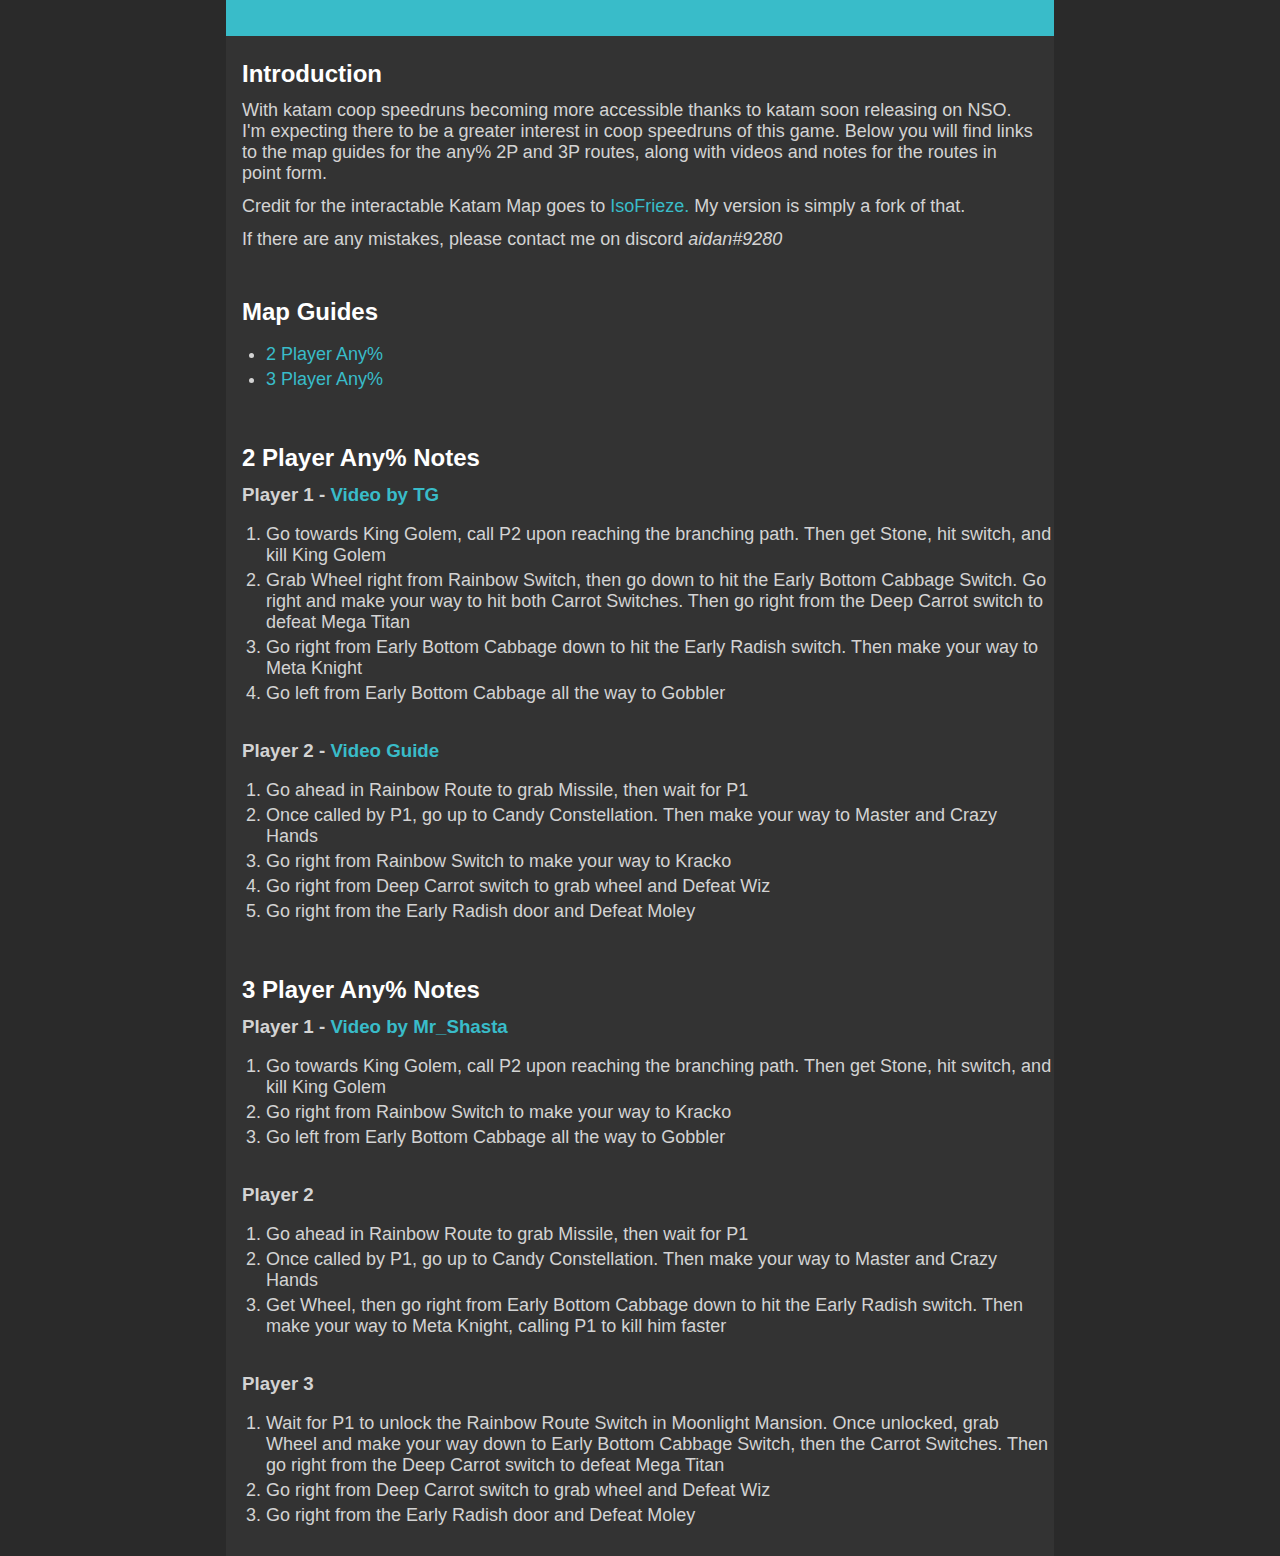
==== commit 66575b9a: "videos and formatting" ====
--- a/index.html
+++ b/index.html
@@ -11,7 +11,7 @@
 	</div>
 	<div class="content">
 		<h2 class="text-center">Introduction</h2>
-		<p>With katam coop speedruns becoming more accessible thanks to katam soon releasing on NSO. I'm expecting there to be a greater interest in coop speedruns of this game. Below you will find links to the map guides for the any% 2P and 3P routes, along with the notes for the routes in point form.</p>
+		<p>With katam coop speedruns becoming more accessible thanks to katam soon releasing on NSO. I'm expecting there to be a greater interest in coop speedruns of this game. Below you will find links to the map guides for the any% 2P and 3P routes, along with videos and notes for the routes in point form.</p>
 		<p>Credit for the interactable Katam Map goes to <a href="https://isofrieze.com/">IsoFrieze.</a> My version is simply a fork of that.</p>
 		<p>If there are any mistakes, please contact me on discord <i>aidan#9280</i></p>
 	</div>
@@ -24,14 +24,14 @@
 	</div>
 	<div class="content">
 		<h2>2 Player Any% Notes</h2>
-		<h3>Player 1</h3>
+		<h3>Player 1 - <a href="https://www.youtube.com/watch?v=iRunGIJJXgI">Video by TG</a></h3>
 		<ol>
 			<li>Go towards King Golem, call P2 upon reaching the branching path. Then get Stone, hit switch, and kill King Golem</li>
 			<li>Grab Wheel right from Rainbow Switch, then go down to hit the Early Bottom Cabbage Switch. Go right and make your way to hit both Carrot Switches. Then go right from the Deep Carrot switch to defeat Mega Titan</li>
 			<li>Go right from Early Bottom Cabbage down to hit the Early Radish switch. Then make your way to Meta Knight</li>
-			<li>Go left from Early Bottom Cabbage all the way to Gobbler</li>
+			<li>Go left from Early Bottom Cabbage all the way to Gobbler</li><br>
 		</ol>
-		<h3>Player 2</h3>
+		<h3>Player 2 - <a href="https://youtu.be/lj4tUmS6uWA">Video Guide</a></h3>
 		<ol>
 			<li>Go ahead in Rainbow Route to grab Missile, then wait for P1</li>
 			<li>Once called by P1, go up to Candy Constellation. Then make your way to Master and Crazy Hands</li>
@@ -39,19 +39,21 @@
 			<li>Go right from Deep Carrot switch to grab wheel and Defeat Wiz</li>
 			<li>Go right from the Early Radish door and Defeat Moley</li>
 		</ol>
+	</div>
 
+	<div class="content">
 		<h2>3 Player Any% Notes</h2>
-		<h3>Player 1</h3>
+		<h3>Player 1 - <a href="https://www.youtube.com/watch?v=XKxi8MWDu6M">Video by Mr_Shasta</a></h3>
 		<ol>
 			<li>Go towards King Golem, call P2 upon reaching the branching path. Then get Stone, hit switch, and kill King Golem</li>
 			<li>Go right from Rainbow Switch to make your way to Kracko</li>
-			<li>Go left from Early Bottom Cabbage all the way to Gobbler</li>
+			<li>Go left from Early Bottom Cabbage all the way to Gobbler</li><br>
 		</ol>
 		<h3>Player 2</h3>
 		<ol>
 			<li>Go ahead in Rainbow Route to grab Missile, then wait for P1</li>
 			<li>Once called by P1, go up to Candy Constellation. Then make your way to Master and Crazy Hands</li>
-			<li>Get Wheel, then go right from Early Bottom Cabbage down to hit the Early Radish switch. Then make your way to Meta Knight, calling P1 to kill him faster</li>
+			<li>Get Wheel, then go right from Early Bottom Cabbage down to hit the Early Radish switch. Then make your way to Meta Knight, calling P1 to kill him faster</li><br>
 		</ol>
 		<h3>Player 3</h3>
 		<ol>
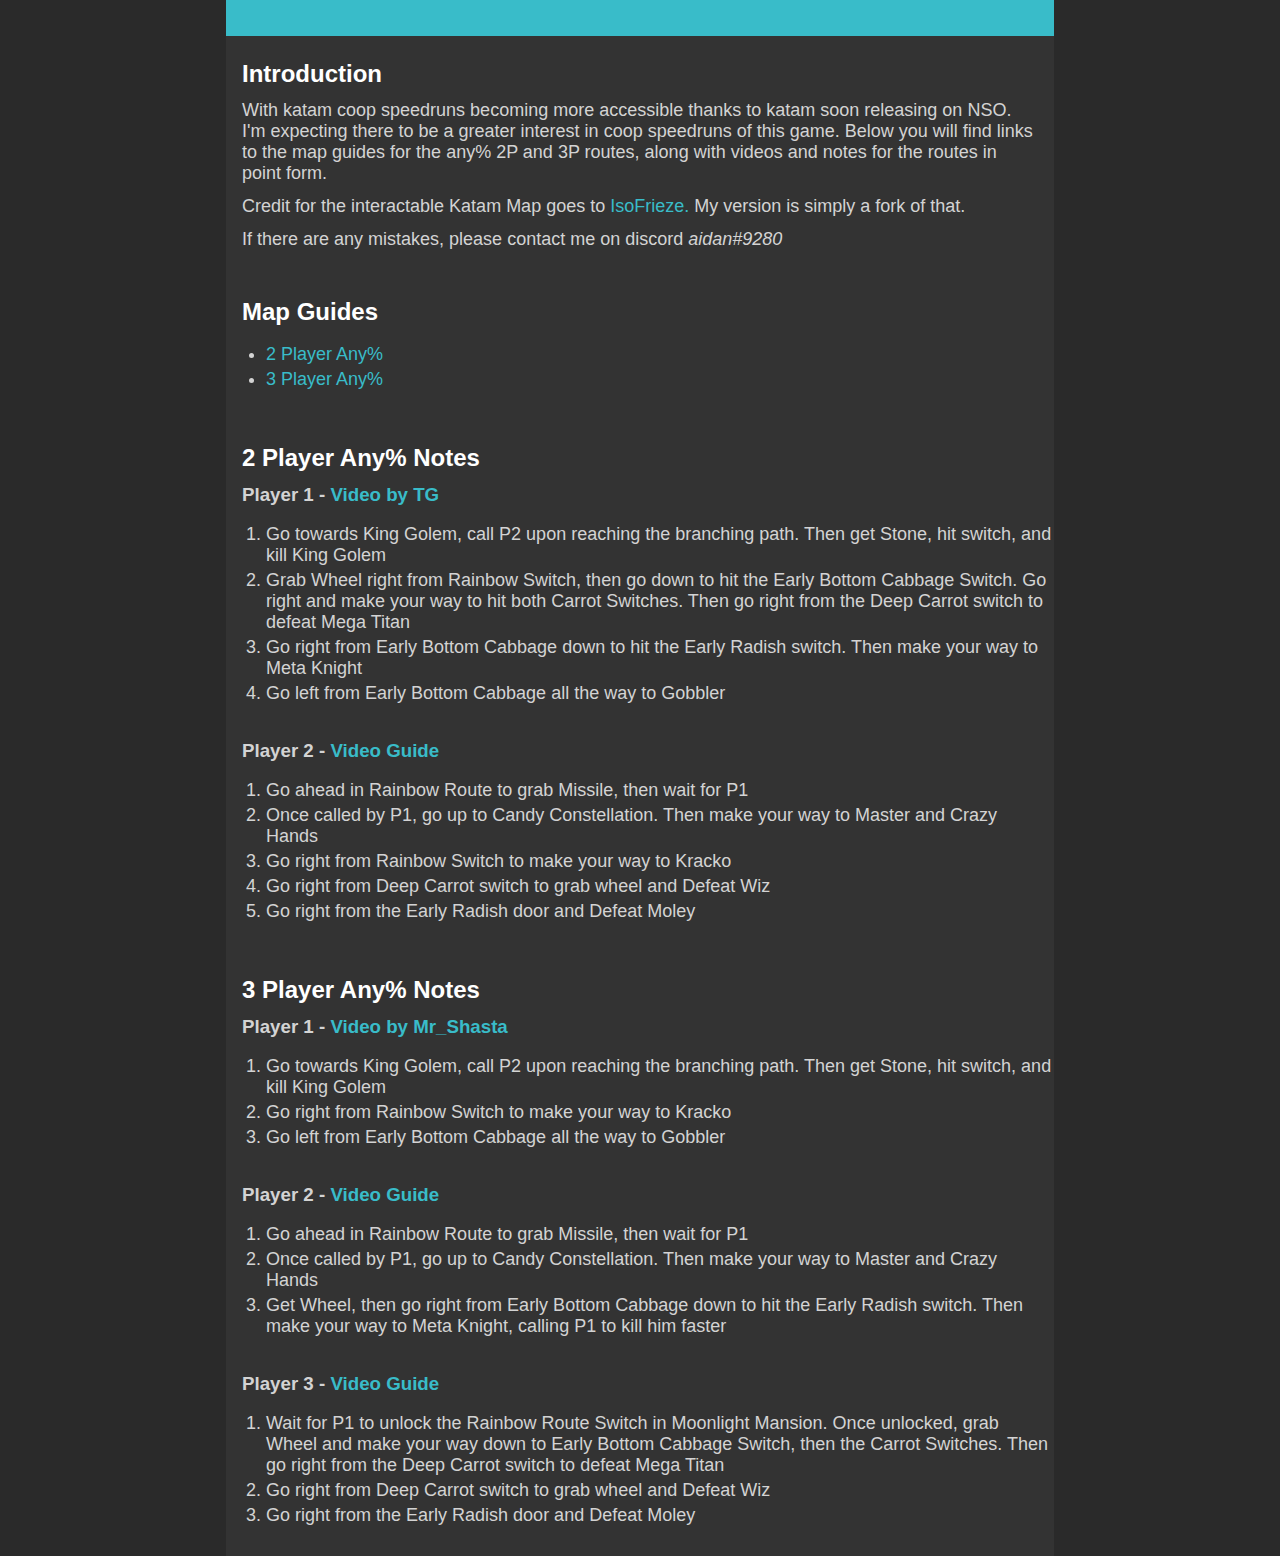
==== commit 78186ae3: "3p vid tutorials" ====
--- a/index.html
+++ b/index.html
@@ -49,13 +49,13 @@
 			<li>Go right from Rainbow Switch to make your way to Kracko</li>
 			<li>Go left from Early Bottom Cabbage all the way to Gobbler</li><br>
 		</ol>
-		<h3>Player 2</h3>
+		<h3>Player 2 - <a href="https://youtu.be/i98sX_hbdcc">Video Guide</a></h3>
 		<ol>
 			<li>Go ahead in Rainbow Route to grab Missile, then wait for P1</li>
 			<li>Once called by P1, go up to Candy Constellation. Then make your way to Master and Crazy Hands</li>
 			<li>Get Wheel, then go right from Early Bottom Cabbage down to hit the Early Radish switch. Then make your way to Meta Knight, calling P1 to kill him faster</li><br>
 		</ol>
-		<h3>Player 3</h3>
+		<h3>Player 3 - <a href="https://youtu.be/tXllznh7Y2E">Video Guide</a></h3>
 		<ol>
 			<li>Wait for P1 to unlock the Rainbow Route Switch in Moonlight Mansion. Once unlocked, grab Wheel and make your way down to Early Bottom Cabbage Switch, then the Carrot Switches. Then go right from the Deep Carrot switch to defeat Mega Titan</li>
 			<li>Go right from Deep Carrot switch to grab wheel and Defeat Wiz</li>
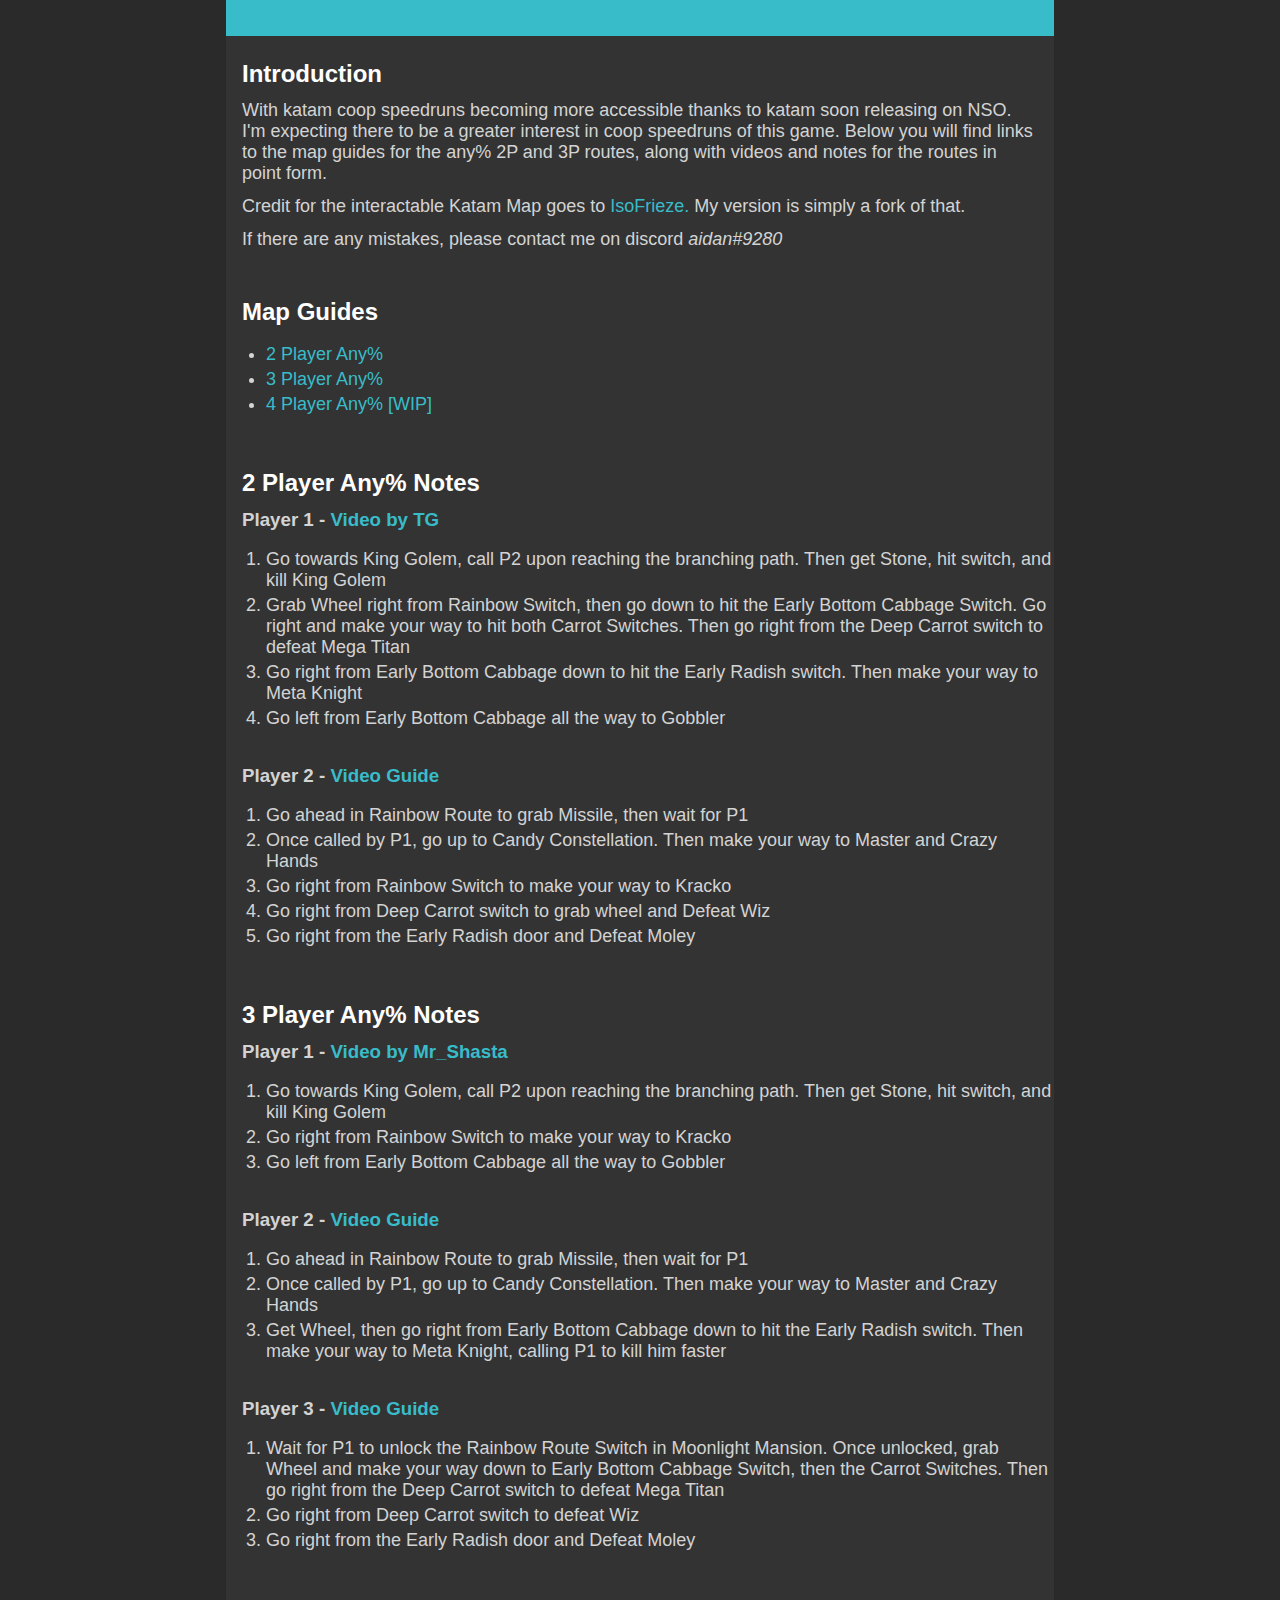
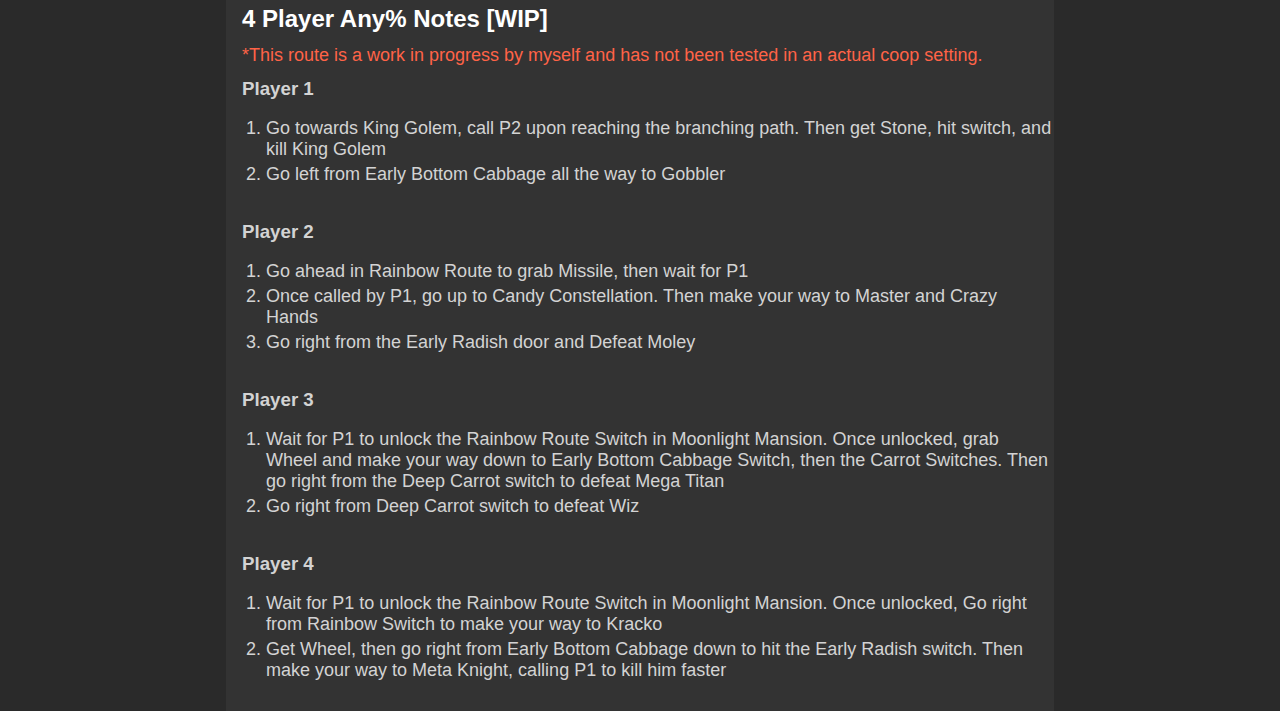
==== commit d0715a2a: "V4" ====
--- a/index.html
+++ b/index.html
@@ -18,8 +18,9 @@
 	<div class="content">
 		<h2 class="text-center">Map Guides</h2>
 		<ul>
-			<li><a href="2P/2p.html">2 Player Any%</a></li>
-			<li><a href="3P/3p.html">3 Player Any%</a></li>
+			<li><a href="guides/2p.html">2 Player Any%</a></li>
+			<li><a href="guides/3p.html">3 Player Any%</a></li>
+			<li><a href="guides/4p.html">4 Player Any% [WIP]</a></li>
 		</ul>
 	</div>
 	<div class="content">
@@ -55,11 +56,37 @@
 			<li>Once called by P1, go up to Candy Constellation. Then make your way to Master and Crazy Hands</li>
 			<li>Get Wheel, then go right from Early Bottom Cabbage down to hit the Early Radish switch. Then make your way to Meta Knight, calling P1 to kill him faster</li><br>
 		</ol>
-		<h3>Player 3 - <a href="https://youtu.be/tXllznh7Y2E">Video Guide</a></h3>
+		<h3>Player 3 - <a href="https://youtu.be/3S2wBQ33D-M">Video Guide</a></h3>
 		<ol>
 			<li>Wait for P1 to unlock the Rainbow Route Switch in Moonlight Mansion. Once unlocked, grab Wheel and make your way down to Early Bottom Cabbage Switch, then the Carrot Switches. Then go right from the Deep Carrot switch to defeat Mega Titan</li>
-			<li>Go right from Deep Carrot switch to grab wheel and Defeat Wiz</li>
+			<li>Go right from Deep Carrot switch to defeat Wiz</li>
 			<li>Go right from the Early Radish door and Defeat Moley</li>
+	</div>
+
+	<div class="content">
+		<h2>4 Player Any% Notes [WIP]</h2>
+		<p style="color: tomato;">*This route is a work in progress by myself and has not been tested in an actual coop setting.</p>
+		<h3>Player 1</h3>
+		<ol>
+			<li>Go towards King Golem, call P2 upon reaching the branching path. Then get Stone, hit switch, and kill King Golem</li>
+			<li>Go left from Early Bottom Cabbage all the way to Gobbler</li><br>
+		</ol>
+		<h3>Player 2</h3>
+		<ol>
+			<li>Go ahead in Rainbow Route to grab Missile, then wait for P1</li>
+			<li>Once called by P1, go up to Candy Constellation. Then make your way to Master and Crazy Hands</li>
+			<li>Go right from the Early Radish door and Defeat Moley</li><br>
+		</ol>
+		<h3>Player 3</h3>
+		<ol>
+			<li>Wait for P1 to unlock the Rainbow Route Switch in Moonlight Mansion. Once unlocked, grab Wheel and make your way down to Early Bottom Cabbage Switch, then the Carrot Switches. Then go right from the Deep Carrot switch to defeat Mega Titan</li>
+			<li>Go right from Deep Carrot switch to defeat Wiz</li><br>
+		</ol>
+		<h3>Player 4</h3>
+		<ol>
+			<li>Wait for P1 to unlock the Rainbow Route Switch in Moonlight Mansion. Once unlocked, Go right from Rainbow Switch to make your way to Kracko</li>
+			<li>Get Wheel, then go right from Early Bottom Cabbage down to hit the Early Radish switch. Then make your way to Meta Knight, calling P1 to kill him faster</li>
+		</ol>
 	</div>
 </body>
 </html>